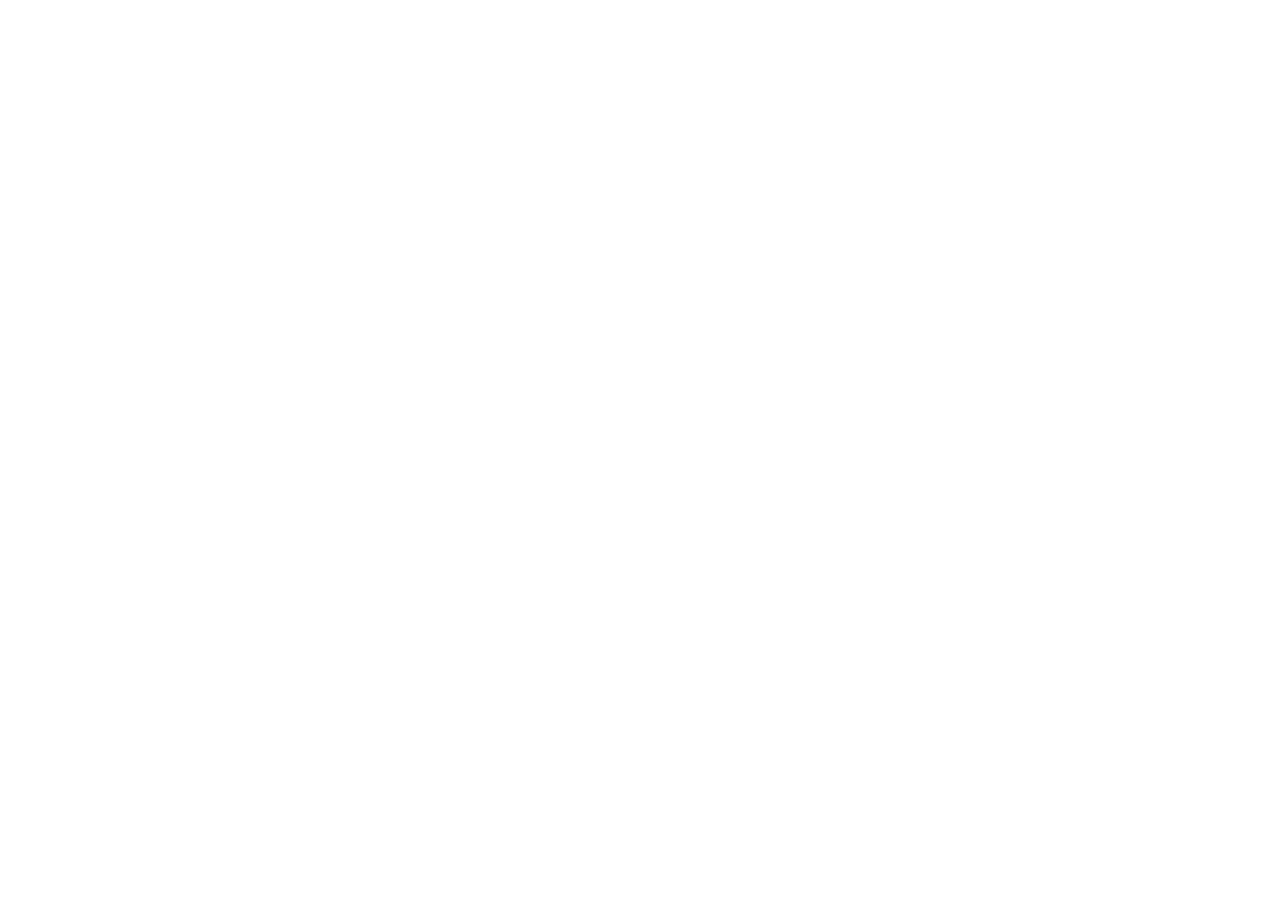
==== index.html @ 6d441612 "all set" ====
<!DOCTYPE html>
<html lang="en">

<head>
    <meta charset="UTF-8">
    <meta name="viewport" content="width=device-width, initial-scale=1.0">
    <title>Document</title>
    <!-- adding bootstrap -->
    <link rel="stylesheet" href="./css/bootstrap.min.css">
    <!-- adding fontawesome -->
    <link rel="stylesheet" href="https://cdnjs.cloudflare.com/ajax/libs/font-awesome/5.11.2/css/all.min.css">
    <!-- adding custom css -->
    <link rel="stylesheet" href="./css/style.css">
    <link rel="stylesheet" href="./css/responsive.css">
</head>

<body>
    <header></header>
    <main></main>
    <footer></footer>

    <!-- adding jquery -->
    <script src="./js/jquery.min.js"></script>
    <!-- adding bootstrap -->
    <script src="./js/bootstrap.min.js"></script>
    <!-- custom js -->
    <script src="./js/main.js"></script>
</body>

</html>
---- css/style.css ----
/* fonts */


/* varibles */
:root{
   
}

/* global styles */
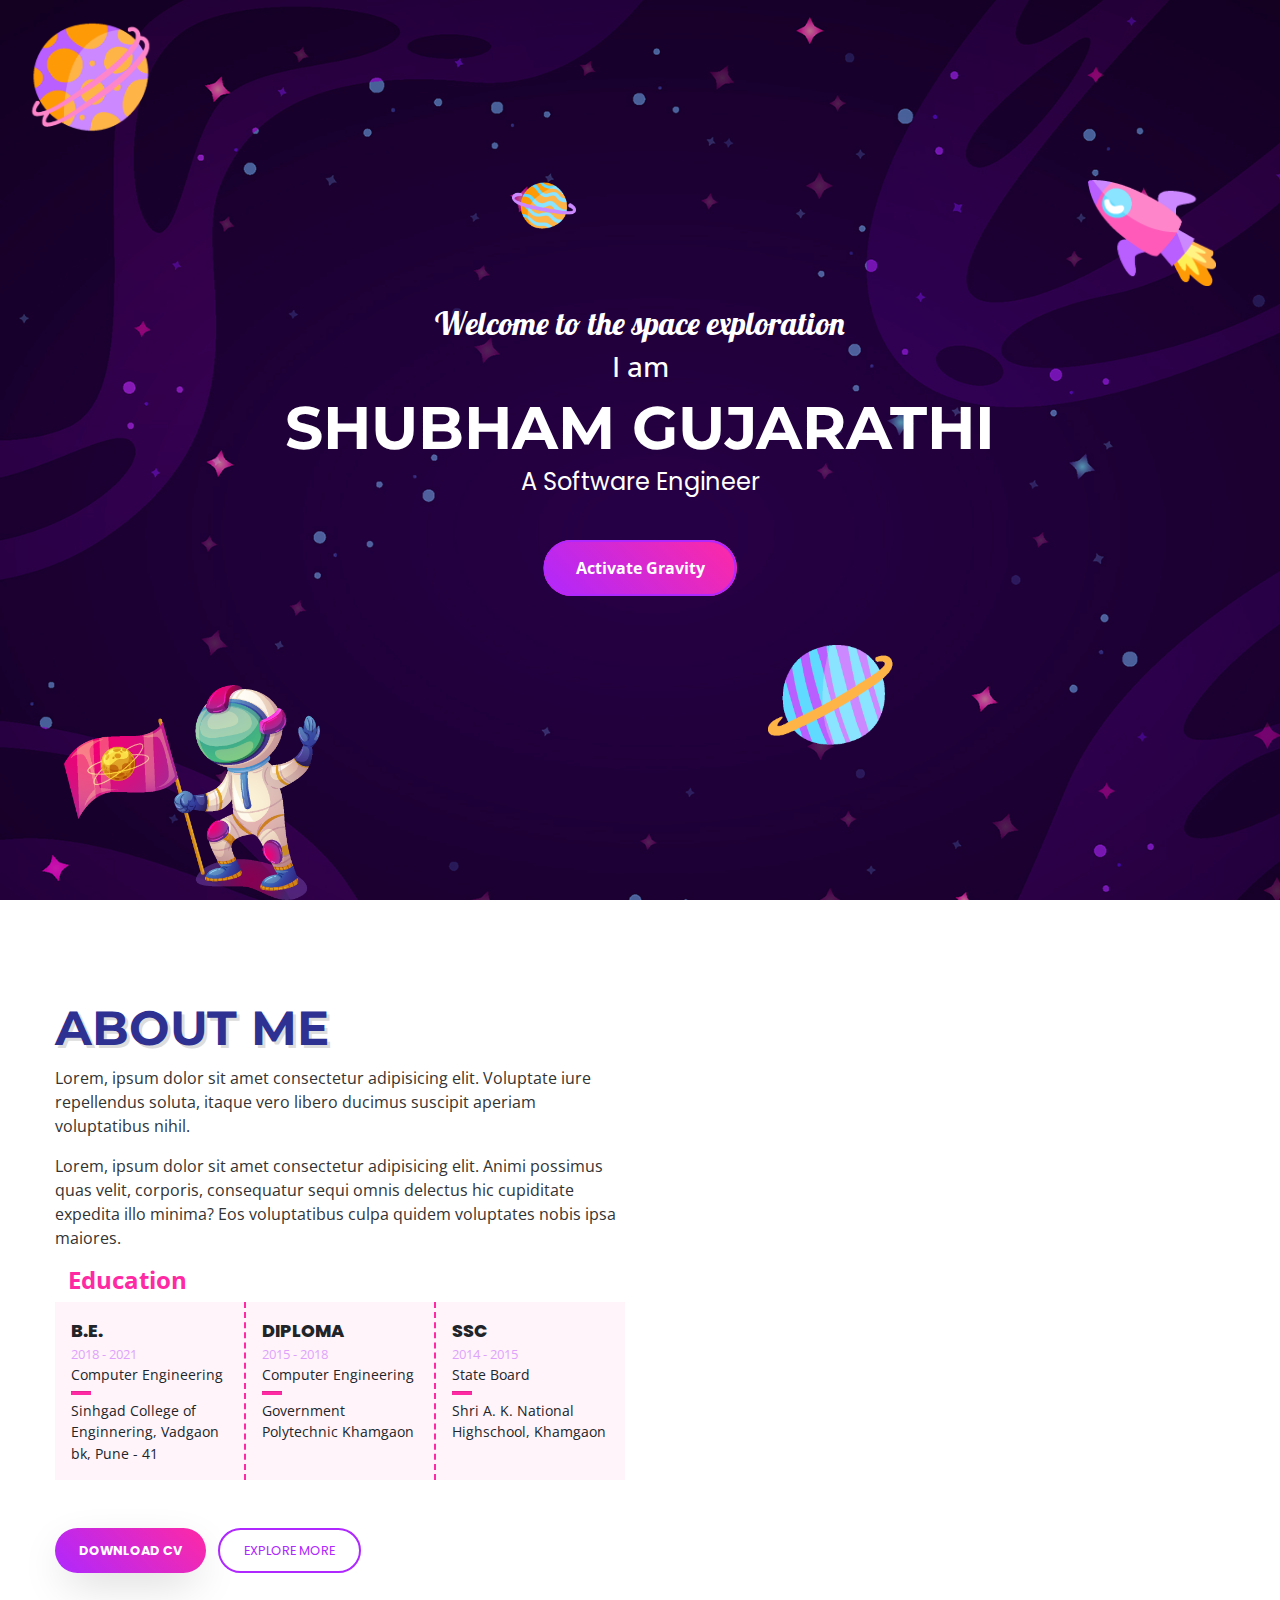
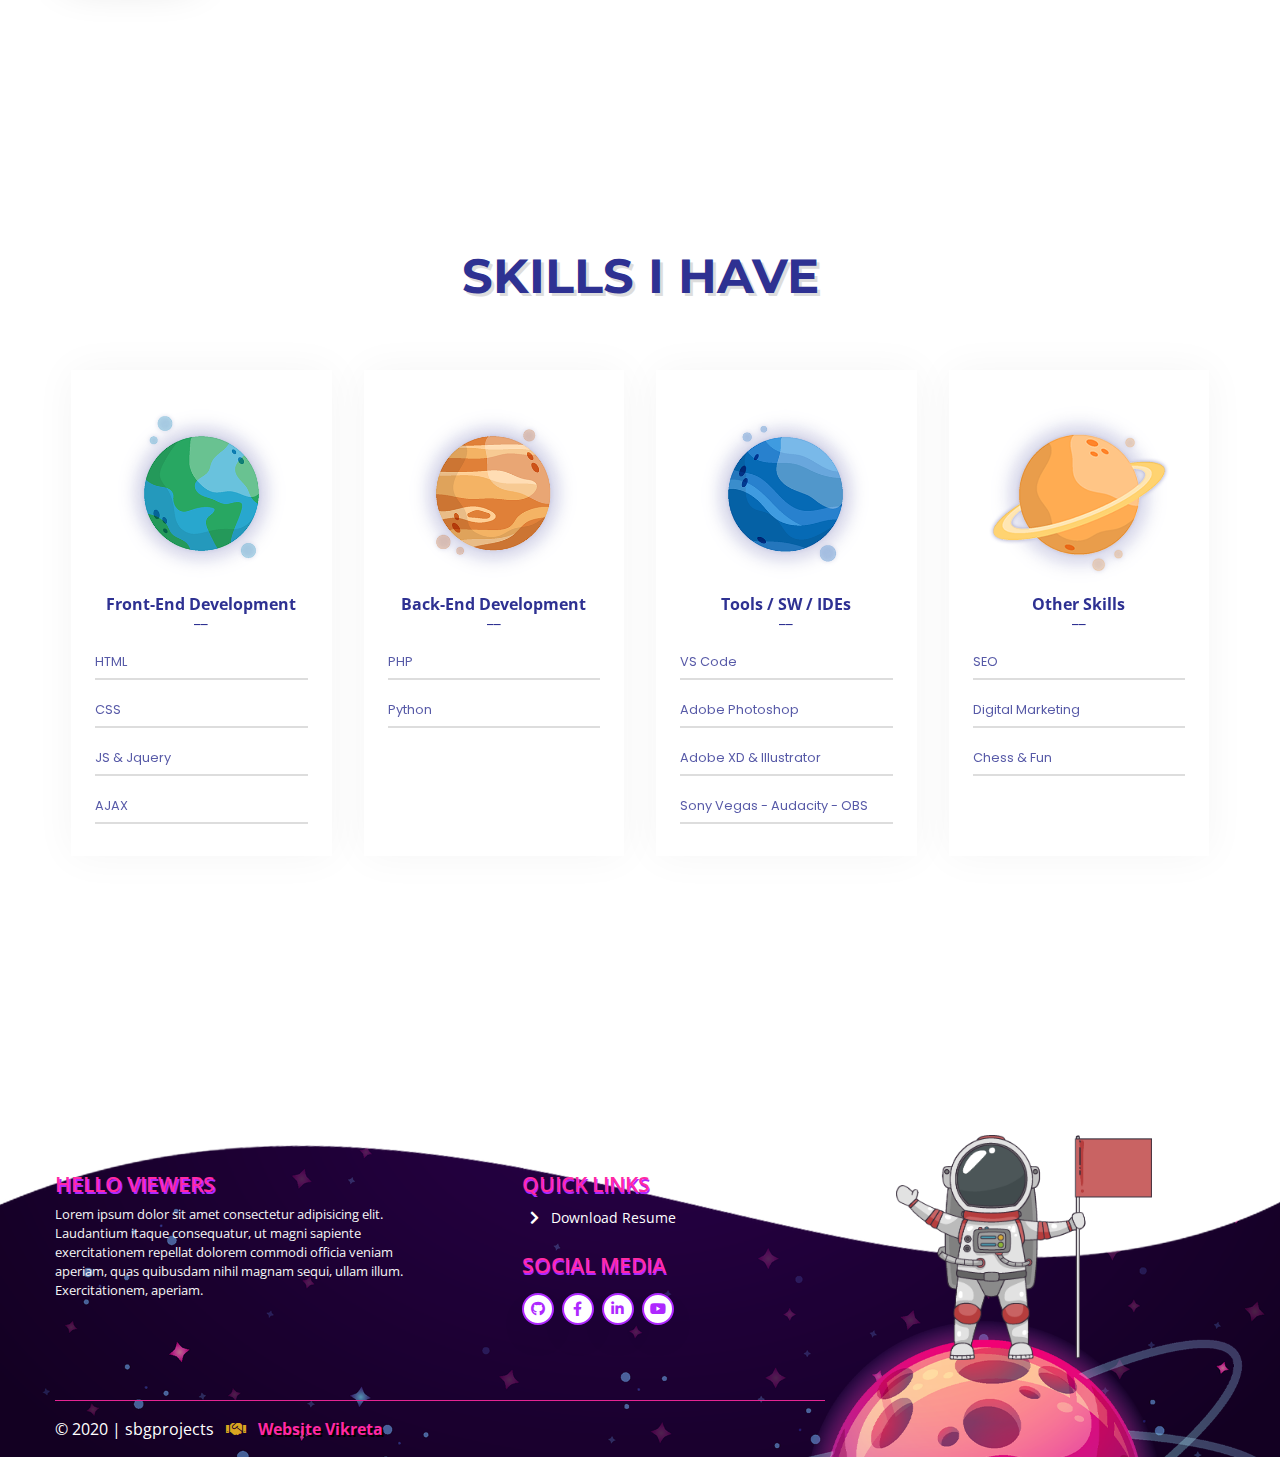
==== commit 40a05ccb: "initial backup build" ====
--- a/index.html
+++ b/index.html
@@ -5,24 +5,301 @@
     <meta charset="UTF-8">
     <meta name="viewport" content="width=device-width, initial-scale=1.0">
     <title>Document</title>
-    <!-- adding bootstrap -->
-    <link rel="stylesheet" href="./css/bootstrap.min.css">
-    <!-- adding fontawesome -->
-    <link rel="stylesheet" href="https://cdnjs.cloudflare.com/ajax/libs/font-awesome/5.11.2/css/all.min.css">
-    <!-- adding custom css -->
+
+    <!-- bootstrap css -->
+    <link rel="stylesheet" href="./vendor/bootstrap/bootstrap.min.css">
+    <!-- fontawesome -->
+    <link rel="stylesheet" href="./vendor/fontawesome/all.min.css">
+    <!-- custom css -->
     <link rel="stylesheet" href="./css/style.css">
     <link rel="stylesheet" href="./css/responsive.css">
 </head>
 
 <body>
-    <header></header>
-    <main></main>
-    <footer></footer>
-
-    <!-- adding jquery -->
-    <script src="./js/jquery.min.js"></script>
-    <!-- adding bootstrap -->
-    <script src="./js/bootstrap.min.js"></script>
+
+    <!-- * ========================================================== -->
+    <!-- * ALWAYS ON TOP -->
+    <!-- * ========================================================== -->
+    <div class="backtotop flex-center">
+        <button id="backtotop">
+            <img src="./assets/img/back-to-top.gif" class="img-fluid" alt="">
+        </button>
+    </div>
+    <!-- * ========================================================== -->
+    <!-- * ALWAYS ON TOP -->
+    <!-- * ========================================================== -->
+
+    <header>
+
+        <!-- * ========================================================== -->
+        <!-- * HERO -->
+        <!-- * ========================================================== -->
+        <section class="hero flex-center ignoreMe">
+            <div class="ignoreMe flex-center flex-column text-center content-wrapper">
+
+                <img src="./assets/img/planet1.png" class="planet1 planet planet img-fluid" alt="">
+                <img src="./assets/img/planet2.png" class="planet2 planet img-fluid" alt="">
+                <img src="./assets/img/planet3.png" class="planet3 planet img-fluid" alt="">
+                <img src="./assets/img/planet4.png" class="planet4 planet img-fluid" alt="">
+                <img src="./assets/img/planet5.png" class="planet5 planet img-fluid" alt="">
+                <img src="./assets/img/planet6.png" class="planet6 planet img-fluid" alt="">
+                <img src="./assets/img/planet7.png" class="planet7 planet img-fluid" alt="">
+                <img src="./assets/img/planet8.png" class="planet8 planet img-fluid" alt="">
+                <img src="./assets/img/planet9.png" class="planet9 planet img-fluid" alt="">
+                <img src="./assets/img/planet10.png" class="planet10 planet img-fluid" alt="">
+                <img src="./assets/img/planet11.png" class="planet11 planet img-fluid" alt="">
+
+
+                <h4>Welcome to the space exploration</h4>
+                <h3>I am</h3>
+                <h1>Shubham Gujarathi</h1>
+                <p>A Software Engineer</p>
+                <div class="gravity-btn ignoreMe mt-4">
+                    <button class="btn pump jGravity" id="jGravity">Activate Gravity</button>
+                </div>
+            </div>
+        </section>
+        <!-- * ========================================================== -->
+        <!-- * HERO -->
+        <!-- * ========================================================== -->
+
+    </header>
+    <main>
+
+        <!-- * ========================================================== -->
+        <!-- * ABOUT ME -->
+        <!-- * ========================================================== -->
+        <section class="about-me">
+            <div class="container">
+                <img src="./assets/img/about-img.png" alt="" class="about-img img-fluid">
+                <div class="row">
+                    <div class="col-lg-6 col-md-6 col-12">
+                        <div class="content">
+                            <div class="heading">
+                                <h1>About me</h1>
+                                <div class="line"></div>
+                            </div>
+                            <p class="para">
+                                Lorem, ipsum dolor sit amet consectetur adipisicing elit. Voluptate iure repellendus
+                                soluta, itaque vero libero ducimus suscipit aperiam voluptatibus nihil.
+                            </p>
+                            <p class="para">
+                                Lorem, ipsum dolor sit amet consectetur adipisicing elit. Animi possimus quas velit,
+                                corporis, consequatur sequi omnis delectus hic cupiditate expedita illo minima? Eos
+                                voluptatibus culpa quidem voluptates nobis ipsa maiores.
+                            </p>
+
+                            <h4 class="sub-heading">Education</h4>
+
+                            <div class="education">
+                                <div class="edu">
+                                    <div class="degree">B.E.</div>
+                                    <div class="year">2018 - 2021</div>
+                                    <div class="stream">Computer Engineering</div>
+                                    <hr>
+                                    <div class="institute">Sinhgad College of Enginnering, Vadgaon bk, Pune - 41</div>
+                                </div>
+                                <div class="edu">
+                                    <div class="degree">Diploma</div>
+                                    <div class="year">2015 - 2018</div>
+                                    <div class="stream">Computer Engineering</div>
+                                    <hr>
+                                    <div class="institute">Government Polytechnic Khamgaon</div>
+                                </div>
+                                <div class="edu">
+                                    <div class="degree">SSC</div>
+                                    <div class="year">2014 - 2015</div>
+                                    <div class="stream">State Board</div>
+                                    <hr>
+                                    <div class="institute">Shri A. K. National Highschool, Khamgaon</div>
+                                </div>
+                            </div>
+
+                            <div class="buttons">
+                                <a href="#" class="primary-button mr-2 btn">Download CV</a>
+                                <a href="#" class="secondary-button btn">Explore More</a>
+                            </div>
+                        </div>
+                    </div>
+                </div>
+            </div>
+        </section>
+        <!-- * ========================================================== -->
+        <!-- * ABOUT ME -->
+        <!-- * ========================================================== -->
+
+
+        <!-- * ========================================================== -->
+        <!-- * SKILLS -->
+        <!-- * ========================================================== -->
+        <section class="skills pt-5">
+            <div class="container">
+                <div class="heading text-center mb-5">
+                    <h1>Skills I Have</h1>
+                </div>
+
+                <div class="card-wrapper">
+                    <div class="card" data-tilt>
+                        <div class="image">
+                            <img src="./assets/img/planets-sep3.png" class="img-fluid" alt="">
+                        </div>
+                        <div class="skill-wrap">
+                            <div class="skill-heading">
+                                Front-end Development <br> __
+                            </div>
+                            <div class="w-80 skill">
+                                <span>HTML</span>
+                            </div>
+                            <div class="w-90 skill">
+                                <span>CSS</span>
+                            </div>
+                            <div class="w-70 skill">
+                                <span>JS & Jquery</span>
+                            </div>
+                            <div class="w-70 skill">
+                                <span>AJAX</span>
+                            </div>
+                        </div>
+                    </div>
+                    <div class="card" data-tilt>
+                        <div class="image">
+                            <img src="./assets/img/planets-sep4.png" class="img-fluid" alt="">
+                        </div>
+                        <div class="skill-wrap">
+                            <div class="skill-heading">
+                                Back-end Development <br> __
+                            </div>
+                            <div class="w-80 skill">
+                                <span>PHP</span>
+                            </div>
+                            <div class="w-70 skill">
+                                <span>Python</span>
+                            </div>
+                        </div>
+                    </div>
+                    <div class="card" data-tilt>
+                        <div class="image">
+                            <img src="./assets/img/planets-sep5.png" class="img-fluid" alt="">
+                        </div>
+                        <div class="skill-wrap">
+                            <div class="skill-heading">
+                                Tools / SW / IDEs <br> __
+                            </div>
+                            <div class="w-90 skill">
+                                <span>VS Code</span>
+                            </div>
+                            <div class="w-40 skill">
+                                <span>Adobe Photoshop</span>
+                            </div>
+                            <div class="w-30 skill">
+                                <span>Adobe XD & Illustrator</span>
+                            </div>
+                            <div class="w-80 skill">
+                                <span>Sony Vegas - Audacity - OBS</span>
+                            </div>
+                        </div>
+                    </div>
+                    <div class="card" data-tilt>
+                        <div class="image">
+                            <img src="./assets/img/planets-sep1.png" class="img-fluid" alt="">
+                        </div>
+                        <div class="skill-wrap">
+                            <div class="skill-heading">
+                                Other Skills <br> __
+                            </div>
+                            <div class="w-60 skill">
+                                <span>SEO</span>
+                            </div>
+                            <div class="w-40 skill">
+                                <span>Digital Marketing</span>
+                            </div>
+                            <div class="w-100 skill">
+                                <span>Chess & Fun</span>
+                            </div>
+                        </div>
+                    </div>
+                </div>
+            </div>
+        </section>
+        <!-- * ========================================================== -->
+        <!-- * SKILLS -->
+        <!-- * ========================================================== -->
+
+    </main>
+    <footer>
+
+        <!-- * ========================================================== -->
+        <!-- * FOOTER -->
+        <!-- * ========================================================== -->
+        <div class="container">
+            <div class="spaceman">
+                <img src="./assets/backgrounds/footer-img.png" class="img-fluid" alt="">
+            </div>
+            <div class="row">
+                <div class="col-lg-8 col-md-7 col-12">
+                    <div class="row content">
+                        <div class="col-lg-6 col-md-6 col-12">
+                            <div class="footer-heading">
+                                <h3>Hello Viewers</h3>
+                                <p class="footer-para mt-2">
+                                    Lorem ipsum dolor sit amet consectetur adipisicing elit. Laudantium itaque consequatur, ut magni sapiente exercitationem repellat dolorem commodi officia veniam aperiam, quas quibusdam nihil magnam sequi, ullam illum. Exercitationem, aperiam.
+                                </p>
+                            </div>
+                        </div>
+                        <div class="col-lg-1 col-md-1 col-12"></div>
+                        <div class="col-lg-5 col-md-5 col-12">
+                            <!-- links -->
+                            <div class="footer-heading">
+                                <h3>Quick Links</h3>
+                            </div>
+                            <div class="links mt-2">
+                                <a href="#"><i class="fas fa-chevron-right mr-2"></i> Download Resume</a>
+                            </div>
+                            <!-- social media -->
+                            <div class="footer-heading mt-4">
+                                <h3>Social Media</h3>
+                            </div>
+                            <div class="link-icons">
+                                <a href="#" class="secondary-button flex-center">
+                                    <i class="fab fa-github"></i>
+                                </a>
+                                <a href="#" class="secondary-button flex-center">
+                                    <i class="fab fa-facebook-f"></i>
+                                </a>
+                                <a href="#" class="secondary-button flex-center">
+                                    <i class="fab fa-linkedin-in"></i>
+                                </a>
+                                <a href="#" class="secondary-button flex-center">
+                                    <i class="fab fa-youtube"></i>
+                                </a>
+                            </div>
+                        </div>
+                    </div>
+                    <hr class="mt-5">
+                    <div class="copy">
+                        <p>&copy; 2020 | sbgprojects <i class="fas fa-handshake mx-2"></i> <a href="#">Website Vikreta</a></p>
+                    </div>
+                </div>
+            </div>
+        </div>
+        <!-- * ========================================================== -->
+        <!-- * FOOTER -->
+        <!-- * ========================================================== -->
+
+    </footer>
+
+
+    <!-- jquery -->
+    <script src="https://code.jquery.com/jquery-3.3.1.slim.min.js"
+        integrity="sha384-q8i/X+965DzO0rT7abK41JStQIAqVgRVzpbzo5smXKp4YfRvH+8abtTE1Pi6jizo"
+        crossorigin="anonymous"></script>
+    <script src="./vendor/jquery/jquery.min.js"></script>
+    <!-- bootstrap js -->
+    <script src="./vendor/bootstrap/bootstrap.min.js"></script>
+    <!-- gravity js -->
+    <script src="./vendor/gravityjs/jGravity.js"></script>
+    <!-- tilt js -->
+    <script src="./vendor/tiltjs/tilt.jquery.js"></script>
     <!-- custom js -->
     <script src="./js/main.js"></script>
 </body>
--- a/vendor/fontawesome/all.min.css
+++ b/vendor/fontawesome/all.min.css
@@ -0,0 +1,5 @@
+/*!
+ * Font Awesome Free 5.15.0 by @fontawesome - https://fontawesome.com
+ * License - https://fontawesome.com/license/free (Icons: CC BY 4.0, Fonts: SIL OFL 1.1, Code: MIT License)
+ */
+.fa,.fab,.fad,.fal,.far,.fas{-moz-osx-font-smoothing:grayscale;-webkit-font-smoothing:antialiased;display:inline-block;font-style:normal;font-variant:normal;text-rendering:auto;line-height:1}.fa-lg{font-size:1.33333em;line-height:.75em;vertical-align:-.0667em}.fa-xs{font-size:.75em}.fa-sm{font-size:.875em}.fa-1x{font-size:1em}.fa-2x{font-size:2em}.fa-3x{font-size:3em}.fa-4x{font-size:4em}.fa-5x{font-size:5em}.fa-6x{font-size:6em}.fa-7x{font-size:7em}.fa-8x{font-size:8em}.fa-9x{font-size:9em}.fa-10x{font-size:10em}.fa-fw{text-align:center;width:1.25em}.fa-ul{list-style-type:none;margin-left:2.5em;padding-left:0}.fa-ul>li{position:relative}.fa-li{left:-2em;position:absolute;text-align:center;width:2em;line-height:inherit}.fa-border{border:.08em solid #eee;border-radius:.1em;padding:.2em .25em .15em}.fa-pull-left{float:left}.fa-pull-right{float:right}.fa.fa-pull-left,.fab.fa-pull-left,.fal.fa-pull-left,.far.fa-pull-left,.fas.fa-pull-left{margin-right:.3em}.fa.fa-pull-right,.fab.fa-pull-right,.fal.fa-pull-right,.far.fa-pull-right,.fas.fa-pull-right{margin-left:.3em}.fa-spin{-webkit-animation:fa-spin 2s linear infinite;animation:fa-spin 2s linear infinite}.fa-pulse{-webkit-animation:fa-spin 1s steps(8) infinite;animation:fa-spin 1s steps(8) infinite}@-webkit-keyframes fa-spin{0%{-webkit-transform:rotate(0deg);transform:rotate(0deg)}to{-webkit-transform:rotate(1turn);transform:rotate(1turn)}}@keyframes fa-spin{0%{-webkit-transform:rotate(0deg);transform:rotate(0deg)}to{-webkit-transform:rotate(1turn);transform:rotate(1turn)}}.fa-rotate-90{-ms-filter:"progid:DXImageTransform.Microsoft.BasicImage(rotation=1)";-webkit-transform:rotate(90deg);transform:rotate(90deg)}.fa-rotate-180{-ms-filter:"progid:DXImageTransform.Microsoft.BasicImage(rotation=2)";-webkit-transform:rotate(180deg);transform:rotate(180deg)}.fa-rotate-270{-ms-filter:"progid:DXImageTransform.Microsoft.BasicImage(rotation=3)";-webkit-transform:rotate(270deg);transform:rotate(270deg)}.fa-flip-horizontal{-ms-filter:"progid:DXImageTransform.Microsoft.BasicImage(rotation=0, mirror=1)";-webkit-transform:scaleX(-1);transform:scaleX(-1)}.fa-flip-vertical{-webkit-transform:scaleY(-1);transform:scaleY(-1)}.fa-flip-both,.fa-flip-horizontal.fa-flip-vertical,.fa-flip-vertical{-ms-filter:"progid:DXImageTransform.Microsoft.BasicImage(rotation=2, mirror=1)"}.fa-flip-both,.fa-flip-horizontal.fa-flip-vertical{-webkit-transform:scale(-1);transform:scale(-1)}:root .fa-flip-both,:root .fa-flip-horizontal,:root .fa-flip-vertical,:root .fa-rotate-90,:root .fa-rotate-180,:root .fa-rotate-270{-webkit-filter:none;filter:none}.fa-stack{display:inline-block;height:2em;line-height:2em;position:relative;vertical-align:middle;width:2.5em}.fa-stack-1x,.fa-stack-2x{left:0;position:absolute;text-align:center;width:100%}.fa-stack-1x{line-height:inherit}.fa-stack-2x{font-size:2em}.fa-inverse{color:#fff}.fa-500px:before{content:"\f26e"}.fa-accessible-icon:before{content:"\f368"}.fa-accusoft:before{content:"\f369"}.fa-acquisitions-incorporated:before{content:"\f6af"}.fa-ad:before{content:"\f641"}.fa-address-book:before{content:"\f2b9"}.fa-address-card:before{content:"\f2bb"}.fa-adjust:before{content:"\f042"}.fa-adn:before{content:"\f170"}.fa-adversal:before{content:"\f36a"}.fa-affiliatetheme:before{content:"\f36b"}.fa-air-freshener:before{content:"\f5d0"}.fa-airbnb:before{content:"\f834"}.fa-algolia:before{content:"\f36c"}.fa-align-center:before{content:"\f037"}.fa-align-justify:before{content:"\f039"}.fa-align-left:before{content:"\f036"}.fa-align-right:before{content:"\f038"}.fa-alipay:before{content:"\f642"}.fa-allergies:before{content:"\f461"}.fa-amazon:before{content:"\f270"}.fa-amazon-pay:before{content:"\f42c"}.fa-ambulance:before{content:"\f0f9"}.fa-american-sign-language-interpreting:before{content:"\f2a3"}.fa-amilia:before{content:"\f36d"}.fa-anchor:before{content:"\f13d"}.fa-android:before{content:"\f17b"}.fa-angellist:before{content:"\f209"}.fa-angle-double-down:before{content:"\f103"}.fa-angle-double-left:before{content:"\f100"}.fa-angle-double-right:before{content:"\f101"}.fa-angle-double-up:before{content:"\f102"}.fa-angle-down:before{content:"\f107"}.fa-angle-left:before{content:"\f104"}.fa-angle-right:before{content:"\f105"}.fa-angle-up:before{content:"\f106"}.fa-angry:before{content:"\f556"}.fa-angrycreative:before{content:"\f36e"}.fa-angular:before{content:"\f420"}.fa-ankh:before{content:"\f644"}.fa-app-store:before{content:"\f36f"}.fa-app-store-ios:before{content:"\f370"}.fa-apper:before{content:"\f371"}.fa-apple:before{content:"\f179"}.fa-apple-alt:before{content:"\f5d1"}.fa-apple-pay:before{content:"\f415"}.fa-archive:before{content:"\f187"}.fa-archway:before{content:"\f557"}.fa-arrow-alt-circle-down:before{content:"\f358"}.fa-arrow-alt-circle-left:before{content:"\f359"}.fa-arrow-alt-circle-right:before{content:"\f35a"}.fa-arrow-alt-circle-up:before{content:"\f35b"}.fa-arrow-circle-down:before{content:"\f0ab"}.fa-arrow-circle-left:before{content:"\f0a8"}.fa-arrow-circle-right:before{content:"\f0a9"}.fa-arrow-circle-up:before{content:"\f0aa"}.fa-arrow-down:before{content:"\f063"}.fa-arrow-left:before{content:"\f060"}.fa-arrow-right:before{content:"\f061"}.fa-arrow-up:before{content:"\f062"}.fa-arrows-alt:before{content:"\f0b2"}.fa-arrows-alt-h:before{content:"\f337"}.fa-arrows-alt-v:before{content:"\f338"}.fa-artstation:before{content:"\f77a"}.fa-assistive-listening-systems:before{content:"\f2a2"}.fa-asterisk:before{content:"\f069"}.fa-asymmetrik:before{content:"\f372"}.fa-at:before{content:"\f1fa"}.fa-atlas:before{content:"\f558"}.fa-atlassian:before{content:"\f77b"}.fa-atom:before{content:"\f5d2"}.fa-audible:before{content:"\f373"}.fa-audio-description:before{content:"\f29e"}.fa-autoprefixer:before{content:"\f41c"}.fa-avianex:before{content:"\f374"}.fa-aviato:before{content:"\f421"}.fa-award:before{content:"\f559"}.fa-aws:before{content:"\f375"}.fa-baby:before{content:"\f77c"}.fa-baby-carriage:before{content:"\f77d"}.fa-backspace:before{content:"\f55a"}.fa-backward:before{content:"\f04a"}.fa-bacon:before{content:"\f7e5"}.fa-bacteria:before{content:"\e059"}.fa-bacterium:before{content:"\e05a"}.fa-bahai:before{content:"\f666"}.fa-balance-scale:before{content:"\f24e"}.fa-balance-scale-left:before{content:"\f515"}.fa-balance-scale-right:before{content:"\f516"}.fa-ban:before{content:"\f05e"}.fa-band-aid:before{content:"\f462"}.fa-bandcamp:before{content:"\f2d5"}.fa-barcode:before{content:"\f02a"}.fa-bars:before{content:"\f0c9"}.fa-baseball-ball:before{content:"\f433"}.fa-basketball-ball:before{content:"\f434"}.fa-bath:before{content:"\f2cd"}.fa-battery-empty:before{content:"\f244"}.fa-battery-full:before{content:"\f240"}.fa-battery-half:before{content:"\f242"}.fa-battery-quarter:before{content:"\f243"}.fa-battery-three-quarters:before{content:"\f241"}.fa-battle-net:before{content:"\f835"}.fa-bed:before{content:"\f236"}.fa-beer:before{content:"\f0fc"}.fa-behance:before{content:"\f1b4"}.fa-behance-square:before{content:"\f1b5"}.fa-bell:before{content:"\f0f3"}.fa-bell-slash:before{content:"\f1f6"}.fa-bezier-curve:before{content:"\f55b"}.fa-bible:before{content:"\f647"}.fa-bicycle:before{content:"\f206"}.fa-biking:before{content:"\f84a"}.fa-bimobject:before{content:"\f378"}.fa-binoculars:before{content:"\f1e5"}.fa-biohazard:before{content:"\f780"}.fa-birthday-cake:before{content:"\f1fd"}.fa-bitbucket:before{content:"\f171"}.fa-bitcoin:before{content:"\f379"}.fa-bity:before{content:"\f37a"}.fa-black-tie:before{content:"\f27e"}.fa-blackberry:before{content:"\f37b"}.fa-blender:before{content:"\f517"}.fa-blender-phone:before{content:"\f6b6"}.fa-blind:before{content:"\f29d"}.fa-blog:before{content:"\f781"}.fa-blogger:before{content:"\f37c"}.fa-blogger-b:before{content:"\f37d"}.fa-bluetooth:before{content:"\f293"}.fa-bluetooth-b:before{content:"\f294"}.fa-bold:before{content:"\f032"}.fa-bolt:before{content:"\f0e7"}.fa-bomb:before{content:"\f1e2"}.fa-bone:before{content:"\f5d7"}.fa-bong:before{content:"\f55c"}.fa-book:before{content:"\f02d"}.fa-book-dead:before{content:"\f6b7"}.fa-book-medical:before{content:"\f7e6"}.fa-book-open:before{content:"\f518"}.fa-book-reader:before{content:"\f5da"}.fa-bookmark:before{content:"\f02e"}.fa-bootstrap:before{content:"\f836"}.fa-border-all:before{content:"\f84c"}.fa-border-none:before{content:"\f850"}.fa-border-style:before{content:"\f853"}.fa-bowling-ball:before{content:"\f436"}.fa-box:before{content:"\f466"}.fa-box-open:before{content:"\f49e"}.fa-box-tissue:before{content:"\e05b"}.fa-boxes:before{content:"\f468"}.fa-braille:before{content:"\f2a1"}.fa-brain:before{content:"\f5dc"}.fa-bread-slice:before{content:"\f7ec"}.fa-briefcase:before{content:"\f0b1"}.fa-briefcase-medical:before{content:"\f469"}.fa-broadcast-tower:before{content:"\f519"}.fa-broom:before{content:"\f51a"}.fa-brush:before{content:"\f55d"}.fa-btc:before{content:"\f15a"}.fa-buffer:before{content:"\f837"}.fa-bug:before{content:"\f188"}.fa-building:before{content:"\f1ad"}.fa-bullhorn:before{content:"\f0a1"}.fa-bullseye:before{content:"\f140"}.fa-burn:before{content:"\f46a"}.fa-buromobelexperte:before{content:"\f37f"}.fa-bus:before{content:"\f207"}.fa-bus-alt:before{content:"\f55e"}.fa-business-time:before{content:"\f64a"}.fa-buy-n-large:before{content:"\f8a6"}.fa-buysellads:before{content:"\f20d"}.fa-calculator:before{content:"\f1ec"}.fa-calendar:before{content:"\f133"}.fa-calendar-alt:before{content:"\f073"}.fa-calendar-check:before{content:"\f274"}.fa-calendar-day:before{content:"\f783"}.fa-calendar-minus:before{content:"\f272"}.fa-calendar-plus:before{content:"\f271"}.fa-calendar-times:before{content:"\f273"}.fa-calendar-week:before{content:"\f784"}.fa-camera:before{content:"\f030"}.fa-camera-retro:before{content:"\f083"}.fa-campground:before{content:"\f6bb"}.fa-canadian-maple-leaf:before{content:"\f785"}.fa-candy-cane:before{content:"\f786"}.fa-cannabis:before{content:"\f55f"}.fa-capsules:before{content:"\f46b"}.fa-car:before{content:"\f1b9"}.fa-car-alt:before{content:"\f5de"}.fa-car-battery:before{content:"\f5df"}.fa-car-crash:before{content:"\f5e1"}.fa-car-side:before{content:"\f5e4"}.fa-caravan:before{content:"\f8ff"}.fa-caret-down:before{content:"\f0d7"}.fa-caret-left:before{content:"\f0d9"}.fa-caret-right:before{content:"\f0da"}.fa-caret-square-down:before{content:"\f150"}.fa-caret-square-left:before{content:"\f191"}.fa-caret-square-right:before{content:"\f152"}.fa-caret-square-up:before{content:"\f151"}.fa-caret-up:before{content:"\f0d8"}.fa-carrot:before{content:"\f787"}.fa-cart-arrow-down:before{content:"\f218"}.fa-cart-plus:before{content:"\f217"}.fa-cash-register:before{content:"\f788"}.fa-cat:before{content:"\f6be"}.fa-cc-amazon-pay:before{content:"\f42d"}.fa-cc-amex:before{content:"\f1f3"}.fa-cc-apple-pay:before{content:"\f416"}.fa-cc-diners-club:before{content:"\f24c"}.fa-cc-discover:before{content:"\f1f2"}.fa-cc-jcb:before{content:"\f24b"}.fa-cc-mastercard:before{content:"\f1f1"}.fa-cc-paypal:before{content:"\f1f4"}.fa-cc-stripe:before{content:"\f1f5"}.fa-cc-visa:before{content:"\f1f0"}.fa-centercode:before{content:"\f380"}.fa-centos:before{content:"\f789"}.fa-certificate:before{content:"\f0a3"}.fa-chair:before{content:"\f6c0"}.fa-chalkboard:before{content:"\f51b"}.fa-chalkboard-teacher:before{content:"\f51c"}.fa-charging-station:before{content:"\f5e7"}.fa-chart-area:before{content:"\f1fe"}.fa-chart-bar:before{content:"\f080"}.fa-chart-line:before{content:"\f201"}.fa-chart-pie:before{content:"\f200"}.fa-check:before{content:"\f00c"}.fa-check-circle:before{content:"\f058"}.fa-check-double:before{content:"\f560"}.fa-check-square:before{content:"\f14a"}.fa-cheese:before{content:"\f7ef"}.fa-chess:before{content:"\f439"}.fa-chess-bishop:before{content:"\f43a"}.fa-chess-board:before{content:"\f43c"}.fa-chess-king:before{content:"\f43f"}.fa-chess-knight:before{content:"\f441"}.fa-chess-pawn:before{content:"\f443"}.fa-chess-queen:before{content:"\f445"}.fa-chess-rook:before{content:"\f447"}.fa-chevron-circle-down:before{content:"\f13a"}.fa-chevron-circle-left:before{content:"\f137"}.fa-chevron-circle-right:before{content:"\f138"}.fa-chevron-circle-up:before{content:"\f139"}.fa-chevron-down:before{content:"\f078"}.fa-chevron-left:before{content:"\f053"}.fa-chevron-right:before{content:"\f054"}.fa-chevron-up:before{content:"\f077"}.fa-child:before{content:"\f1ae"}.fa-chrome:before{content:"\f268"}.fa-chromecast:before{content:"\f838"}.fa-church:before{content:"\f51d"}.fa-circle:before{content:"\f111"}.fa-circle-notch:before{content:"\f1ce"}.fa-city:before{content:"\f64f"}.fa-clinic-medical:before{content:"\f7f2"}.fa-clipboard:before{content:"\f328"}.fa-clipboard-check:before{content:"\f46c"}.fa-clipboard-list:before{content:"\f46d"}.fa-clock:before{content:"\f017"}.fa-clone:before{content:"\f24d"}.fa-closed-captioning:before{content:"\f20a"}.fa-cloud:before{content:"\f0c2"}.fa-cloud-download-alt:before{content:"\f381"}.fa-cloud-meatball:before{content:"\f73b"}.fa-cloud-moon:before{content:"\f6c3"}.fa-cloud-moon-rain:before{content:"\f73c"}.fa-cloud-rain:before{content:"\f73d"}.fa-cloud-showers-heavy:before{content:"\f740"}.fa-cloud-sun:before{content:"\f6c4"}.fa-cloud-sun-rain:before{content:"\f743"}.fa-cloud-upload-alt:before{content:"\f382"}.fa-cloudflare:before{content:"\e07d"}.fa-cloudscale:before{content:"\f383"}.fa-cloudsmith:before{content:"\f384"}.fa-cloudversify:before{content:"\f385"}.fa-cocktail:before{content:"\f561"}.fa-code:before{content:"\f121"}.fa-code-branch:before{content:"\f126"}.fa-codepen:before{content:"\f1cb"}.fa-codiepie:before{content:"\f284"}.fa-coffee:before{content:"\f0f4"}.fa-cog:before{content:"\f013"}.fa-cogs:before{content:"\f085"}.fa-coins:before{content:"\f51e"}.fa-columns:before{content:"\f0db"}.fa-comment:before{content:"\f075"}.fa-comment-alt:before{content:"\f27a"}.fa-comment-dollar:before{content:"\f651"}.fa-comment-dots:before{content:"\f4ad"}.fa-comment-medical:before{content:"\f7f5"}.fa-comment-slash:before{content:"\f4b3"}.fa-comments:before{content:"\f086"}.fa-comments-dollar:before{content:"\f653"}.fa-compact-disc:before{content:"\f51f"}.fa-compass:before{content:"\f14e"}.fa-compress:before{content:"\f066"}.fa-compress-alt:before{content:"\f422"}.fa-compress-arrows-alt:before{content:"\f78c"}.fa-concierge-bell:before{content:"\f562"}.fa-confluence:before{content:"\f78d"}.fa-connectdevelop:before{content:"\f20e"}.fa-contao:before{content:"\f26d"}.fa-cookie:before{content:"\f563"}.fa-cookie-bite:before{content:"\f564"}.fa-copy:before{content:"\f0c5"}.fa-copyright:before{content:"\f1f9"}.fa-cotton-bureau:before{content:"\f89e"}.fa-couch:before{content:"\f4b8"}.fa-cpanel:before{content:"\f388"}.fa-creative-commons:before{content:"\f25e"}.fa-creative-commons-by:before{content:"\f4e7"}.fa-creative-commons-nc:before{content:"\f4e8"}.fa-creative-commons-nc-eu:before{content:"\f4e9"}.fa-creative-commons-nc-jp:before{content:"\f4ea"}.fa-creative-commons-nd:before{content:"\f4eb"}.fa-creative-commons-pd:before{content:"\f4ec"}.fa-creative-commons-pd-alt:before{content:"\f4ed"}.fa-creative-commons-remix:before{content:"\f4ee"}.fa-creative-commons-sa:before{content:"\f4ef"}.fa-creative-commons-sampling:before{content:"\f4f0"}.fa-creative-commons-sampling-plus:before{content:"\f4f1"}.fa-creative-commons-share:before{content:"\f4f2"}.fa-creative-commons-zero:before{content:"\f4f3"}.fa-credit-card:before{content:"\f09d"}.fa-critical-role:before{content:"\f6c9"}.fa-crop:before{content:"\f125"}.fa-crop-alt:before{content:"\f565"}.fa-cross:before{content:"\f654"}.fa-crosshairs:before{content:"\f05b"}.fa-crow:before{content:"\f520"}.fa-crown:before{content:"\f521"}.fa-crutch:before{content:"\f7f7"}.fa-css3:before{content:"\f13c"}.fa-css3-alt:before{content:"\f38b"}.fa-cube:before{content:"\f1b2"}.fa-cubes:before{content:"\f1b3"}.fa-cut:before{content:"\f0c4"}.fa-cuttlefish:before{content:"\f38c"}.fa-d-and-d:before{content:"\f38d"}.fa-d-and-d-beyond:before{content:"\f6ca"}.fa-dailymotion:before{content:"\e052"}.fa-dashcube:before{content:"\f210"}.fa-database:before{content:"\f1c0"}.fa-deaf:before{content:"\f2a4"}.fa-deezer:before{content:"\e077"}.fa-delicious:before{content:"\f1a5"}.fa-democrat:before{content:"\f747"}.fa-deploydog:before{content:"\f38e"}.fa-deskpro:before{content:"\f38f"}.fa-desktop:before{content:"\f108"}.fa-dev:before{content:"\f6cc"}.fa-deviantart:before{content:"\f1bd"}.fa-dharmachakra:before{content:"\f655"}.fa-dhl:before{content:"\f790"}.fa-diagnoses:before{content:"\f470"}.fa-diaspora:before{content:"\f791"}.fa-dice:before{content:"\f522"}.fa-dice-d20:before{content:"\f6cf"}.fa-dice-d6:before{content:"\f6d1"}.fa-dice-five:before{content:"\f523"}.fa-dice-four:before{content:"\f524"}.fa-dice-one:before{content:"\f525"}.fa-dice-six:before{content:"\f526"}.fa-dice-three:before{content:"\f527"}.fa-dice-two:before{content:"\f528"}.fa-digg:before{content:"\f1a6"}.fa-digital-ocean:before{content:"\f391"}.fa-digital-tachograph:before{content:"\f566"}.fa-directions:before{content:"\f5eb"}.fa-discord:before{content:"\f392"}.fa-discourse:before{content:"\f393"}.fa-disease:before{content:"\f7fa"}.fa-divide:before{content:"\f529"}.fa-dizzy:before{content:"\f567"}.fa-dna:before{content:"\f471"}.fa-dochub:before{content:"\f394"}.fa-docker:before{content:"\f395"}.fa-dog:before{content:"\f6d3"}.fa-dollar-sign:before{content:"\f155"}.fa-dolly:before{content:"\f472"}.fa-dolly-flatbed:before{content:"\f474"}.fa-donate:before{content:"\f4b9"}.fa-door-closed:before{content:"\f52a"}.fa-door-open:before{content:"\f52b"}.fa-dot-circle:before{content:"\f192"}.fa-dove:before{content:"\f4ba"}.fa-download:before{content:"\f019"}.fa-draft2digital:before{content:"\f396"}.fa-drafting-compass:before{content:"\f568"}.fa-dragon:before{content:"\f6d5"}.fa-draw-polygon:before{content:"\f5ee"}.fa-dribbble:before{content:"\f17d"}.fa-dribbble-square:before{content:"\f397"}.fa-dropbox:before{content:"\f16b"}.fa-drum:before{content:"\f569"}.fa-drum-steelpan:before{content:"\f56a"}.fa-drumstick-bite:before{content:"\f6d7"}.fa-drupal:before{content:"\f1a9"}.fa-dumbbell:before{content:"\f44b"}.fa-dumpster:before{content:"\f793"}.fa-dumpster-fire:before{content:"\f794"}.fa-dungeon:before{content:"\f6d9"}.fa-dyalog:before{content:"\f399"}.fa-earlybirds:before{content:"\f39a"}.fa-ebay:before{content:"\f4f4"}.fa-edge:before{content:"\f282"}.fa-edge-legacy:before{content:"\e078"}.fa-edit:before{content:"\f044"}.fa-egg:before{content:"\f7fb"}.fa-eject:before{content:"\f052"}.fa-elementor:before{content:"\f430"}.fa-ellipsis-h:before{content:"\f141"}.fa-ellipsis-v:before{content:"\f142"}.fa-ello:before{content:"\f5f1"}.fa-ember:before{content:"\f423"}.fa-empire:before{content:"\f1d1"}.fa-envelope:before{content:"\f0e0"}.fa-envelope-open:before{content:"\f2b6"}.fa-envelope-open-text:before{content:"\f658"}.fa-envelope-square:before{content:"\f199"}.fa-envira:before{content:"\f299"}.fa-equals:before{content:"\f52c"}.fa-eraser:before{content:"\f12d"}.fa-erlang:before{content:"\f39d"}.fa-ethereum:before{content:"\f42e"}.fa-ethernet:before{content:"\f796"}.fa-etsy:before{content:"\f2d7"}.fa-euro-sign:before{content:"\f153"}.fa-evernote:before{content:"\f839"}.fa-exchange-alt:before{content:"\f362"}.fa-exclamation:before{content:"\f12a"}.fa-exclamation-circle:before{content:"\f06a"}.fa-exclamation-triangle:before{content:"\f071"}.fa-expand:before{content:"\f065"}.fa-expand-alt:before{content:"\f424"}.fa-expand-arrows-alt:before{content:"\f31e"}.fa-expeditedssl:before{content:"\f23e"}.fa-external-link-alt:before{content:"\f35d"}.fa-external-link-square-alt:before{content:"\f360"}.fa-eye:before{content:"\f06e"}.fa-eye-dropper:before{content:"\f1fb"}.fa-eye-slash:before{content:"\f070"}.fa-facebook:before{content:"\f09a"}.fa-facebook-f:before{content:"\f39e"}.fa-facebook-messenger:before{content:"\f39f"}.fa-facebook-square:before{content:"\f082"}.fa-fan:before{content:"\f863"}.fa-fantasy-flight-games:before{content:"\f6dc"}.fa-fast-backward:before{content:"\f049"}.fa-fast-forward:before{content:"\f050"}.fa-faucet:before{content:"\e005"}.fa-fax:before{content:"\f1ac"}.fa-feather:before{content:"\f52d"}.fa-feather-alt:before{content:"\f56b"}.fa-fedex:before{content:"\f797"}.fa-fedora:before{content:"\f798"}.fa-female:before{content:"\f182"}.fa-fighter-jet:before{content:"\f0fb"}.fa-figma:before{content:"\f799"}.fa-file:before{content:"\f15b"}.fa-file-alt:before{content:"\f15c"}.fa-file-archive:before{content:"\f1c6"}.fa-file-audio:before{content:"\f1c7"}.fa-file-code:before{content:"\f1c9"}.fa-file-contract:before{content:"\f56c"}.fa-file-csv:before{content:"\f6dd"}.fa-file-download:before{content:"\f56d"}.fa-file-excel:before{content:"\f1c3"}.fa-file-export:before{content:"\f56e"}.fa-file-image:before{content:"\f1c5"}.fa-file-import:before{content:"\f56f"}.fa-file-invoice:before{content:"\f570"}.fa-file-invoice-dollar:before{content:"\f571"}.fa-file-medical:before{content:"\f477"}.fa-file-medical-alt:before{content:"\f478"}.fa-file-pdf:before{content:"\f1c1"}.fa-file-powerpoint:before{content:"\f1c4"}.fa-file-prescription:before{content:"\f572"}.fa-file-signature:before{content:"\f573"}.fa-file-upload:before{content:"\f574"}.fa-file-video:before{content:"\f1c8"}.fa-file-word:before{content:"\f1c2"}.fa-fill:before{content:"\f575"}.fa-fill-drip:before{content:"\f576"}.fa-film:before{content:"\f008"}.fa-filter:before{content:"\f0b0"}.fa-fingerprint:before{content:"\f577"}.fa-fire:before{content:"\f06d"}.fa-fire-alt:before{content:"\f7e4"}.fa-fire-extinguisher:before{content:"\f134"}.fa-firefox:before{content:"\f269"}.fa-firefox-browser:before{content:"\e007"}.fa-first-aid:before{content:"\f479"}.fa-first-order:before{content:"\f2b0"}.fa-first-order-alt:before{content:"\f50a"}.fa-firstdraft:before{content:"\f3a1"}.fa-fish:before{content:"\f578"}.fa-fist-raised:before{content:"\f6de"}.fa-flag:before{content:"\f024"}.fa-flag-checkered:before{content:"\f11e"}.fa-flag-usa:before{content:"\f74d"}.fa-flask:before{content:"\f0c3"}.fa-flickr:before{content:"\f16e"}.fa-flipboard:before{content:"\f44d"}.fa-flushed:before{content:"\f579"}.fa-fly:before{content:"\f417"}.fa-folder:before{content:"\f07b"}.fa-folder-minus:before{content:"\f65d"}.fa-folder-open:before{content:"\f07c"}.fa-folder-plus:before{content:"\f65e"}.fa-font:before{content:"\f031"}.fa-font-awesome:before{content:"\f2b4"}.fa-font-awesome-alt:before{content:"\f35c"}.fa-font-awesome-flag:before{content:"\f425"}.fa-font-awesome-logo-full:before{content:"\f4e6"}.fa-fonticons:before{content:"\f280"}.fa-fonticons-fi:before{content:"\f3a2"}.fa-football-ball:before{content:"\f44e"}.fa-fort-awesome:before{content:"\f286"}.fa-fort-awesome-alt:before{content:"\f3a3"}.fa-forumbee:before{content:"\f211"}.fa-forward:before{content:"\f04e"}.fa-foursquare:before{content:"\f180"}.fa-free-code-camp:before{content:"\f2c5"}.fa-freebsd:before{content:"\f3a4"}.fa-frog:before{content:"\f52e"}.fa-frown:before{content:"\f119"}.fa-frown-open:before{content:"\f57a"}.fa-fulcrum:before{content:"\f50b"}.fa-funnel-dollar:before{content:"\f662"}.fa-futbol:before{content:"\f1e3"}.fa-galactic-republic:before{content:"\f50c"}.fa-galactic-senate:before{content:"\f50d"}.fa-gamepad:before{content:"\f11b"}.fa-gas-pump:before{content:"\f52f"}.fa-gavel:before{content:"\f0e3"}.fa-gem:before{content:"\f3a5"}.fa-genderless:before{content:"\f22d"}.fa-get-pocket:before{content:"\f265"}.fa-gg:before{content:"\f260"}.fa-gg-circle:before{content:"\f261"}.fa-ghost:before{content:"\f6e2"}.fa-gift:before{content:"\f06b"}.fa-gifts:before{content:"\f79c"}.fa-git:before{content:"\f1d3"}.fa-git-alt:before{content:"\f841"}.fa-git-square:before{content:"\f1d2"}.fa-github:before{content:"\f09b"}.fa-github-alt:before{content:"\f113"}.fa-github-square:before{content:"\f092"}.fa-gitkraken:before{content:"\f3a6"}.fa-gitlab:before{content:"\f296"}.fa-gitter:before{content:"\f426"}.fa-glass-cheers:before{content:"\f79f"}.fa-glass-martini:before{content:"\f000"}.fa-glass-martini-alt:before{content:"\f57b"}.fa-glass-whiskey:before{content:"\f7a0"}.fa-glasses:before{content:"\f530"}.fa-glide:before{content:"\f2a5"}.fa-glide-g:before{content:"\f2a6"}.fa-globe:before{content:"\f0ac"}.fa-globe-africa:before{content:"\f57c"}.fa-globe-americas:before{content:"\f57d"}.fa-globe-asia:before{content:"\f57e"}.fa-globe-europe:before{content:"\f7a2"}.fa-gofore:before{content:"\f3a7"}.fa-golf-ball:before{content:"\f450"}.fa-goodreads:before{content:"\f3a8"}.fa-goodreads-g:before{content:"\f3a9"}.fa-google:before{content:"\f1a0"}.fa-google-drive:before{content:"\f3aa"}.fa-google-pay:before{content:"\e079"}.fa-google-play:before{content:"\f3ab"}.fa-google-plus:before{content:"\f2b3"}.fa-google-plus-g:before{content:"\f0d5"}.fa-google-plus-square:before{content:"\f0d4"}.fa-google-wallet:before{content:"\f1ee"}.fa-gopuram:before{content:"\f664"}.fa-graduation-cap:before{content:"\f19d"}.fa-gratipay:before{content:"\f184"}.fa-grav:before{content:"\f2d6"}.fa-greater-than:before{content:"\f531"}.fa-greater-than-equal:before{content:"\f532"}.fa-grimace:before{content:"\f57f"}.fa-grin:before{content:"\f580"}.fa-grin-alt:before{content:"\f581"}.fa-grin-beam:before{content:"\f582"}.fa-grin-beam-sweat:before{content:"\f583"}.fa-grin-hearts:before{content:"\f584"}.fa-grin-squint:before{content:"\f585"}.fa-grin-squint-tears:before{content:"\f586"}.fa-grin-stars:before{content:"\f587"}.fa-grin-tears:before{content:"\f588"}.fa-grin-tongue:before{content:"\f589"}.fa-grin-tongue-squint:before{content:"\f58a"}.fa-grin-tongue-wink:before{content:"\f58b"}.fa-grin-wink:before{content:"\f58c"}.fa-grip-horizontal:before{content:"\f58d"}.fa-grip-lines:before{content:"\f7a4"}.fa-grip-lines-vertical:before{content:"\f7a5"}.fa-grip-vertical:before{content:"\f58e"}.fa-gripfire:before{content:"\f3ac"}.fa-grunt:before{content:"\f3ad"}.fa-guilded:before{content:"\e07e"}.fa-guitar:before{content:"\f7a6"}.fa-gulp:before{content:"\f3ae"}.fa-h-square:before{content:"\f0fd"}.fa-hacker-news:before{content:"\f1d4"}.fa-hacker-news-square:before{content:"\f3af"}.fa-hackerrank:before{content:"\f5f7"}.fa-hamburger:before{content:"\f805"}.fa-hammer:before{content:"\f6e3"}.fa-hamsa:before{content:"\f665"}.fa-hand-holding:before{content:"\f4bd"}.fa-hand-holding-heart:before{content:"\f4be"}.fa-hand-holding-medical:before{content:"\e05c"}.fa-hand-holding-usd:before{content:"\f4c0"}.fa-hand-holding-water:before{content:"\f4c1"}.fa-hand-lizard:before{content:"\f258"}.fa-hand-middle-finger:before{content:"\f806"}.fa-hand-paper:before{content:"\f256"}.fa-hand-peace:before{content:"\f25b"}.fa-hand-point-down:before{content:"\f0a7"}.fa-hand-point-left:before{content:"\f0a5"}.fa-hand-point-right:before{content:"\f0a4"}.fa-hand-point-up:before{content:"\f0a6"}.fa-hand-pointer:before{content:"\f25a"}.fa-hand-rock:before{content:"\f255"}.fa-hand-scissors:before{content:"\f257"}.fa-hand-sparkles:before{content:"\e05d"}.fa-hand-spock:before{content:"\f259"}.fa-hands:before{content:"\f4c2"}.fa-hands-helping:before{content:"\f4c4"}.fa-hands-wash:before{content:"\e05e"}.fa-handshake:before{content:"\f2b5"}.fa-handshake-alt-slash:before{content:"\e05f"}.fa-handshake-slash:before{content:"\e060"}.fa-hanukiah:before{content:"\f6e6"}.fa-hard-hat:before{content:"\f807"}.fa-hashtag:before{content:"\f292"}.fa-hat-cowboy:before{content:"\f8c0"}.fa-hat-cowboy-side:before{content:"\f8c1"}.fa-hat-wizard:before{content:"\f6e8"}.fa-hdd:before{content:"\f0a0"}.fa-head-side-cough:before{content:"\e061"}.fa-head-side-cough-slash:before{content:"\e062"}.fa-head-side-mask:before{content:"\e063"}.fa-head-side-virus:before{content:"\e064"}.fa-heading:before{content:"\f1dc"}.fa-headphones:before{content:"\f025"}.fa-headphones-alt:before{content:"\f58f"}.fa-headset:before{content:"\f590"}.fa-heart:before{content:"\f004"}.fa-heart-broken:before{content:"\f7a9"}.fa-heartbeat:before{content:"\f21e"}.fa-helicopter:before{content:"\f533"}.fa-highlighter:before{content:"\f591"}.fa-hiking:before{content:"\f6ec"}.fa-hippo:before{content:"\f6ed"}.fa-hips:before{content:"\f452"}.fa-hire-a-helper:before{content:"\f3b0"}.fa-history:before{content:"\f1da"}.fa-hive:before{content:"\e07f"}.fa-hockey-puck:before{content:"\f453"}.fa-holly-berry:before{content:"\f7aa"}.fa-home:before{content:"\f015"}.fa-hooli:before{content:"\f427"}.fa-hornbill:before{content:"\f592"}.fa-horse:before{content:"\f6f0"}.fa-horse-head:before{content:"\f7ab"}.fa-hospital:before{content:"\f0f8"}.fa-hospital-alt:before{content:"\f47d"}.fa-hospital-symbol:before{content:"\f47e"}.fa-hospital-user:before{content:"\f80d"}.fa-hot-tub:before{content:"\f593"}.fa-hotdog:before{content:"\f80f"}.fa-hotel:before{content:"\f594"}.fa-hotjar:before{content:"\f3b1"}.fa-hourglass:before{content:"\f254"}.fa-hourglass-end:before{content:"\f253"}.fa-hourglass-half:before{content:"\f252"}.fa-hourglass-start:before{content:"\f251"}.fa-house-damage:before{content:"\f6f1"}.fa-house-user:before{content:"\e065"}.fa-houzz:before{content:"\f27c"}.fa-hryvnia:before{content:"\f6f2"}.fa-html5:before{content:"\f13b"}.fa-hubspot:before{content:"\f3b2"}.fa-i-cursor:before{content:"\f246"}.fa-ice-cream:before{content:"\f810"}.fa-icicles:before{content:"\f7ad"}.fa-icons:before{content:"\f86d"}.fa-id-badge:before{content:"\f2c1"}.fa-id-card:before{content:"\f2c2"}.fa-id-card-alt:before{content:"\f47f"}.fa-ideal:before{content:"\e013"}.fa-igloo:before{content:"\f7ae"}.fa-image:before{content:"\f03e"}.fa-images:before{content:"\f302"}.fa-imdb:before{content:"\f2d8"}.fa-inbox:before{content:"\f01c"}.fa-indent:before{content:"\f03c"}.fa-industry:before{content:"\f275"}.fa-infinity:before{content:"\f534"}.fa-info:before{content:"\f129"}.fa-info-circle:before{content:"\f05a"}.fa-innosoft:before{content:"\e080"}.fa-instagram:before{content:"\f16d"}.fa-instagram-square:before{content:"\e055"}.fa-instalod:before{content:"\e081"}.fa-intercom:before{content:"\f7af"}.fa-internet-explorer:before{content:"\f26b"}.fa-invision:before{content:"\f7b0"}.fa-ioxhost:before{content:"\f208"}.fa-italic:before{content:"\f033"}.fa-itch-io:before{content:"\f83a"}.fa-itunes:before{content:"\f3b4"}.fa-itunes-note:before{content:"\f3b5"}.fa-java:before{content:"\f4e4"}.fa-jedi:before{content:"\f669"}.fa-jedi-order:before{content:"\f50e"}.fa-jenkins:before{content:"\f3b6"}.fa-jira:before{content:"\f7b1"}.fa-joget:before{content:"\f3b7"}.fa-joint:before{content:"\f595"}.fa-joomla:before{content:"\f1aa"}.fa-journal-whills:before{content:"\f66a"}.fa-js:before{content:"\f3b8"}.fa-js-square:before{content:"\f3b9"}.fa-jsfiddle:before{content:"\f1cc"}.fa-kaaba:before{content:"\f66b"}.fa-kaggle:before{content:"\f5fa"}.fa-key:before{content:"\f084"}.fa-keybase:before{content:"\f4f5"}.fa-keyboard:before{content:"\f11c"}.fa-keycdn:before{content:"\f3ba"}.fa-khanda:before{content:"\f66d"}.fa-kickstarter:before{content:"\f3bb"}.fa-kickstarter-k:before{content:"\f3bc"}.fa-kiss:before{content:"\f596"}.fa-kiss-beam:before{content:"\f597"}.fa-kiss-wink-heart:before{content:"\f598"}.fa-kiwi-bird:before{content:"\f535"}.fa-korvue:before{content:"\f42f"}.fa-landmark:before{content:"\f66f"}.fa-language:before{content:"\f1ab"}.fa-laptop:before{content:"\f109"}.fa-laptop-code:before{content:"\f5fc"}.fa-laptop-house:before{content:"\e066"}.fa-laptop-medical:before{content:"\f812"}.fa-laravel:before{content:"\f3bd"}.fa-lastfm:before{content:"\f202"}.fa-lastfm-square:before{content:"\f203"}.fa-laugh:before{content:"\f599"}.fa-laugh-beam:before{content:"\f59a"}.fa-laugh-squint:before{content:"\f59b"}.fa-laugh-wink:before{content:"\f59c"}.fa-layer-group:before{content:"\f5fd"}.fa-leaf:before{content:"\f06c"}.fa-leanpub:before{content:"\f212"}.fa-lemon:before{content:"\f094"}.fa-less:before{content:"\f41d"}.fa-less-than:before{content:"\f536"}.fa-less-than-equal:before{content:"\f537"}.fa-level-down-alt:before{content:"\f3be"}.fa-level-up-alt:before{content:"\f3bf"}.fa-life-ring:before{content:"\f1cd"}.fa-lightbulb:before{content:"\f0eb"}.fa-line:before{content:"\f3c0"}.fa-link:before{content:"\f0c1"}.fa-linkedin:before{content:"\f08c"}.fa-linkedin-in:before{content:"\f0e1"}.fa-linode:before{content:"\f2b8"}.fa-linux:before{content:"\f17c"}.fa-lira-sign:before{content:"\f195"}.fa-list:before{content:"\f03a"}.fa-list-alt:before{content:"\f022"}.fa-list-ol:before{content:"\f0cb"}.fa-list-ul:before{content:"\f0ca"}.fa-location-arrow:before{content:"\f124"}.fa-lock:before{content:"\f023"}.fa-lock-open:before{content:"\f3c1"}.fa-long-arrow-alt-down:before{content:"\f309"}.fa-long-arrow-alt-left:before{content:"\f30a"}.fa-long-arrow-alt-right:before{content:"\f30b"}.fa-long-arrow-alt-up:before{content:"\f30c"}.fa-low-vision:before{content:"\f2a8"}.fa-luggage-cart:before{content:"\f59d"}.fa-lungs:before{content:"\f604"}.fa-lungs-virus:before{content:"\e067"}.fa-lyft:before{content:"\f3c3"}.fa-magento:before{content:"\f3c4"}.fa-magic:before{content:"\f0d0"}.fa-magnet:before{content:"\f076"}.fa-mail-bulk:before{content:"\f674"}.fa-mailchimp:before{content:"\f59e"}.fa-male:before{content:"\f183"}.fa-mandalorian:before{content:"\f50f"}.fa-map:before{content:"\f279"}.fa-map-marked:before{content:"\f59f"}.fa-map-marked-alt:before{content:"\f5a0"}.fa-map-marker:before{content:"\f041"}.fa-map-marker-alt:before{content:"\f3c5"}.fa-map-pin:before{content:"\f276"}.fa-map-signs:before{content:"\f277"}.fa-markdown:before{content:"\f60f"}.fa-marker:before{content:"\f5a1"}.fa-mars:before{content:"\f222"}.fa-mars-double:before{content:"\f227"}.fa-mars-stroke:before{content:"\f229"}.fa-mars-stroke-h:before{content:"\f22b"}.fa-mars-stroke-v:before{content:"\f22a"}.fa-mask:before{content:"\f6fa"}.fa-mastodon:before{content:"\f4f6"}.fa-maxcdn:before{content:"\f136"}.fa-mdb:before{content:"\f8ca"}.fa-medal:before{content:"\f5a2"}.fa-medapps:before{content:"\f3c6"}.fa-medium:before{content:"\f23a"}.fa-medium-m:before{content:"\f3c7"}.fa-medkit:before{content:"\f0fa"}.fa-medrt:before{content:"\f3c8"}.fa-meetup:before{content:"\f2e0"}.fa-megaport:before{content:"\f5a3"}.fa-meh:before{content:"\f11a"}.fa-meh-blank:before{content:"\f5a4"}.fa-meh-rolling-eyes:before{content:"\f5a5"}.fa-memory:before{content:"\f538"}.fa-mendeley:before{content:"\f7b3"}.fa-menorah:before{content:"\f676"}.fa-mercury:before{content:"\f223"}.fa-meteor:before{content:"\f753"}.fa-microblog:before{content:"\e01a"}.fa-microchip:before{content:"\f2db"}.fa-microphone:before{content:"\f130"}.fa-microphone-alt:before{content:"\f3c9"}.fa-microphone-alt-slash:before{content:"\f539"}.fa-microphone-slash:before{content:"\f131"}.fa-microscope:before{content:"\f610"}.fa-microsoft:before{content:"\f3ca"}.fa-minus:before{content:"\f068"}.fa-minus-circle:before{content:"\f056"}.fa-minus-square:before{content:"\f146"}.fa-mitten:before{content:"\f7b5"}.fa-mix:before{content:"\f3cb"}.fa-mixcloud:before{content:"\f289"}.fa-mixer:before{content:"\e056"}.fa-mizuni:before{content:"\f3cc"}.fa-mobile:before{content:"\f10b"}.fa-mobile-alt:before{content:"\f3cd"}.fa-modx:before{content:"\f285"}.fa-monero:before{content:"\f3d0"}.fa-money-bill:before{content:"\f0d6"}.fa-money-bill-alt:before{content:"\f3d1"}.fa-money-bill-wave:before{content:"\f53a"}.fa-money-bill-wave-alt:before{content:"\f53b"}.fa-money-check:before{content:"\f53c"}.fa-money-check-alt:before{content:"\f53d"}.fa-monument:before{content:"\f5a6"}.fa-moon:before{content:"\f186"}.fa-mortar-pestle:before{content:"\f5a7"}.fa-mosque:before{content:"\f678"}.fa-motorcycle:before{content:"\f21c"}.fa-mountain:before{content:"\f6fc"}.fa-mouse:before{content:"\f8cc"}.fa-mouse-pointer:before{content:"\f245"}.fa-mug-hot:before{content:"\f7b6"}.fa-music:before{content:"\f001"}.fa-napster:before{content:"\f3d2"}.fa-neos:before{content:"\f612"}.fa-network-wired:before{content:"\f6ff"}.fa-neuter:before{content:"\f22c"}.fa-newspaper:before{content:"\f1ea"}.fa-nimblr:before{content:"\f5a8"}.fa-node:before{content:"\f419"}.fa-node-js:before{content:"\f3d3"}.fa-not-equal:before{content:"\f53e"}.fa-notes-medical:before{content:"\f481"}.fa-npm:before{content:"\f3d4"}.fa-ns8:before{content:"\f3d5"}.fa-nutritionix:before{content:"\f3d6"}.fa-object-group:before{content:"\f247"}.fa-object-ungroup:before{content:"\f248"}.fa-octopus-deploy:before{content:"\e082"}.fa-odnoklassniki:before{content:"\f263"}.fa-odnoklassniki-square:before{content:"\f264"}.fa-oil-can:before{content:"\f613"}.fa-old-republic:before{content:"\f510"}.fa-om:before{content:"\f679"}.fa-opencart:before{content:"\f23d"}.fa-openid:before{content:"\f19b"}.fa-opera:before{content:"\f26a"}.fa-optin-monster:before{content:"\f23c"}.fa-orcid:before{content:"\f8d2"}.fa-osi:before{content:"\f41a"}.fa-otter:before{content:"\f700"}.fa-outdent:before{content:"\f03b"}.fa-page4:before{content:"\f3d7"}.fa-pagelines:before{content:"\f18c"}.fa-pager:before{content:"\f815"}.fa-paint-brush:before{content:"\f1fc"}.fa-paint-roller:before{content:"\f5aa"}.fa-palette:before{content:"\f53f"}.fa-palfed:before{content:"\f3d8"}.fa-pallet:before{content:"\f482"}.fa-paper-plane:before{content:"\f1d8"}.fa-paperclip:before{content:"\f0c6"}.fa-parachute-box:before{content:"\f4cd"}.fa-paragraph:before{content:"\f1dd"}.fa-parking:before{content:"\f540"}.fa-passport:before{content:"\f5ab"}.fa-pastafarianism:before{content:"\f67b"}.fa-paste:before{content:"\f0ea"}.fa-patreon:before{content:"\f3d9"}.fa-pause:before{content:"\f04c"}.fa-pause-circle:before{content:"\f28b"}.fa-paw:before{content:"\f1b0"}.fa-paypal:before{content:"\f1ed"}.fa-peace:before{content:"\f67c"}.fa-pen:before{content:"\f304"}.fa-pen-alt:before{content:"\f305"}.fa-pen-fancy:before{content:"\f5ac"}.fa-pen-nib:before{content:"\f5ad"}.fa-pen-square:before{content:"\f14b"}.fa-pencil-alt:before{content:"\f303"}.fa-pencil-ruler:before{content:"\f5ae"}.fa-penny-arcade:before{content:"\f704"}.fa-people-arrows:before{content:"\e068"}.fa-people-carry:before{content:"\f4ce"}.fa-pepper-hot:before{content:"\f816"}.fa-perbyte:before{content:"\e083"}.fa-percent:before{content:"\f295"}.fa-percentage:before{content:"\f541"}.fa-periscope:before{content:"\f3da"}.fa-person-booth:before{content:"\f756"}.fa-phabricator:before{content:"\f3db"}.fa-phoenix-framework:before{content:"\f3dc"}.fa-phoenix-squadron:before{content:"\f511"}.fa-phone:before{content:"\f095"}.fa-phone-alt:before{content:"\f879"}.fa-phone-slash:before{content:"\f3dd"}.fa-phone-square:before{content:"\f098"}.fa-phone-square-alt:before{content:"\f87b"}.fa-phone-volume:before{content:"\f2a0"}.fa-photo-video:before{content:"\f87c"}.fa-php:before{content:"\f457"}.fa-pied-piper:before{content:"\f2ae"}.fa-pied-piper-alt:before{content:"\f1a8"}.fa-pied-piper-hat:before{content:"\f4e5"}.fa-pied-piper-pp:before{content:"\f1a7"}.fa-pied-piper-square:before{content:"\e01e"}.fa-piggy-bank:before{content:"\f4d3"}.fa-pills:before{content:"\f484"}.fa-pinterest:before{content:"\f0d2"}.fa-pinterest-p:before{content:"\f231"}.fa-pinterest-square:before{content:"\f0d3"}.fa-pizza-slice:before{content:"\f818"}.fa-place-of-worship:before{content:"\f67f"}.fa-plane:before{content:"\f072"}.fa-plane-arrival:before{content:"\f5af"}.fa-plane-departure:before{content:"\f5b0"}.fa-plane-slash:before{content:"\e069"}.fa-play:before{content:"\f04b"}.fa-play-circle:before{content:"\f144"}.fa-playstation:before{content:"\f3df"}.fa-plug:before{content:"\f1e6"}.fa-plus:before{content:"\f067"}.fa-plus-circle:before{content:"\f055"}.fa-plus-square:before{content:"\f0fe"}.fa-podcast:before{content:"\f2ce"}.fa-poll:before{content:"\f681"}.fa-poll-h:before{content:"\f682"}.fa-poo:before{content:"\f2fe"}.fa-poo-storm:before{content:"\f75a"}.fa-poop:before{content:"\f619"}.fa-portrait:before{content:"\f3e0"}.fa-pound-sign:before{content:"\f154"}.fa-power-off:before{content:"\f011"}.fa-pray:before{content:"\f683"}.fa-praying-hands:before{content:"\f684"}.fa-prescription:before{content:"\f5b1"}.fa-prescription-bottle:before{content:"\f485"}.fa-prescription-bottle-alt:before{content:"\f486"}.fa-print:before{content:"\f02f"}.fa-procedures:before{content:"\f487"}.fa-product-hunt:before{content:"\f288"}.fa-project-diagram:before{content:"\f542"}.fa-pump-medical:before{content:"\e06a"}.fa-pump-soap:before{content:"\e06b"}.fa-pushed:before{content:"\f3e1"}.fa-puzzle-piece:before{content:"\f12e"}.fa-python:before{content:"\f3e2"}.fa-qq:before{content:"\f1d6"}.fa-qrcode:before{content:"\f029"}.fa-question:before{content:"\f128"}.fa-question-circle:before{content:"\f059"}.fa-quidditch:before{content:"\f458"}.fa-quinscape:before{content:"\f459"}.fa-quora:before{content:"\f2c4"}.fa-quote-left:before{content:"\f10d"}.fa-quote-right:before{content:"\f10e"}.fa-quran:before{content:"\f687"}.fa-r-project:before{content:"\f4f7"}.fa-radiation:before{content:"\f7b9"}.fa-radiation-alt:before{content:"\f7ba"}.fa-rainbow:before{content:"\f75b"}.fa-random:before{content:"\f074"}.fa-raspberry-pi:before{content:"\f7bb"}.fa-ravelry:before{content:"\f2d9"}.fa-react:before{content:"\f41b"}.fa-reacteurope:before{content:"\f75d"}.fa-readme:before{content:"\f4d5"}.fa-rebel:before{content:"\f1d0"}.fa-receipt:before{content:"\f543"}.fa-record-vinyl:before{content:"\f8d9"}.fa-recycle:before{content:"\f1b8"}.fa-red-river:before{content:"\f3e3"}.fa-reddit:before{content:"\f1a1"}.fa-reddit-alien:before{content:"\f281"}.fa-reddit-square:before{content:"\f1a2"}.fa-redhat:before{content:"\f7bc"}.fa-redo:before{content:"\f01e"}.fa-redo-alt:before{content:"\f2f9"}.fa-registered:before{content:"\f25d"}.fa-remove-format:before{content:"\f87d"}.fa-renren:before{content:"\f18b"}.fa-reply:before{content:"\f3e5"}.fa-reply-all:before{content:"\f122"}.fa-replyd:before{content:"\f3e6"}.fa-republican:before{content:"\f75e"}.fa-researchgate:before{content:"\f4f8"}.fa-resolving:before{content:"\f3e7"}.fa-restroom:before{content:"\f7bd"}.fa-retweet:before{content:"\f079"}.fa-rev:before{content:"\f5b2"}.fa-ribbon:before{content:"\f4d6"}.fa-ring:before{content:"\f70b"}.fa-road:before{content:"\f018"}.fa-robot:before{content:"\f544"}.fa-rocket:before{content:"\f135"}.fa-rocketchat:before{content:"\f3e8"}.fa-rockrms:before{content:"\f3e9"}.fa-route:before{content:"\f4d7"}.fa-rss:before{content:"\f09e"}.fa-rss-square:before{content:"\f143"}.fa-ruble-sign:before{content:"\f158"}.fa-ruler:before{content:"\f545"}.fa-ruler-combined:before{content:"\f546"}.fa-ruler-horizontal:before{content:"\f547"}.fa-ruler-vertical:before{content:"\f548"}.fa-running:before{content:"\f70c"}.fa-rupee-sign:before{content:"\f156"}.fa-rust:before{content:"\e07a"}.fa-sad-cry:before{content:"\f5b3"}.fa-sad-tear:before{content:"\f5b4"}.fa-safari:before{content:"\f267"}.fa-salesforce:before{content:"\f83b"}.fa-sass:before{content:"\f41e"}.fa-satellite:before{content:"\f7bf"}.fa-satellite-dish:before{content:"\f7c0"}.fa-save:before{content:"\f0c7"}.fa-schlix:before{content:"\f3ea"}.fa-school:before{content:"\f549"}.fa-screwdriver:before{content:"\f54a"}.fa-scribd:before{content:"\f28a"}.fa-scroll:before{content:"\f70e"}.fa-sd-card:before{content:"\f7c2"}.fa-search:before{content:"\f002"}.fa-search-dollar:before{content:"\f688"}.fa-search-location:before{content:"\f689"}.fa-search-minus:before{content:"\f010"}.fa-search-plus:before{content:"\f00e"}.fa-searchengin:before{content:"\f3eb"}.fa-seedling:before{content:"\f4d8"}.fa-sellcast:before{content:"\f2da"}.fa-sellsy:before{content:"\f213"}.fa-server:before{content:"\f233"}.fa-servicestack:before{content:"\f3ec"}.fa-shapes:before{content:"\f61f"}.fa-share:before{content:"\f064"}.fa-share-alt:before{content:"\f1e0"}.fa-share-alt-square:before{content:"\f1e1"}.fa-share-square:before{content:"\f14d"}.fa-shekel-sign:before{content:"\f20b"}.fa-shield-alt:before{content:"\f3ed"}.fa-shield-virus:before{content:"\e06c"}.fa-ship:before{content:"\f21a"}.fa-shipping-fast:before{content:"\f48b"}.fa-shirtsinbulk:before{content:"\f214"}.fa-shoe-prints:before{content:"\f54b"}.fa-shopify:before{content:"\e057"}.fa-shopping-bag:before{content:"\f290"}.fa-shopping-basket:before{content:"\f291"}.fa-shopping-cart:before{content:"\f07a"}.fa-shopware:before{content:"\f5b5"}.fa-shower:before{content:"\f2cc"}.fa-shuttle-van:before{content:"\f5b6"}.fa-sign:before{content:"\f4d9"}.fa-sign-in-alt:before{content:"\f2f6"}.fa-sign-language:before{content:"\f2a7"}.fa-sign-out-alt:before{content:"\f2f5"}.fa-signal:before{content:"\f012"}.fa-signature:before{content:"\f5b7"}.fa-sim-card:before{content:"\f7c4"}.fa-simplybuilt:before{content:"\f215"}.fa-sink:before{content:"\e06d"}.fa-sistrix:before{content:"\f3ee"}.fa-sitemap:before{content:"\f0e8"}.fa-sith:before{content:"\f512"}.fa-skating:before{content:"\f7c5"}.fa-sketch:before{content:"\f7c6"}.fa-skiing:before{content:"\f7c9"}.fa-skiing-nordic:before{content:"\f7ca"}.fa-skull:before{content:"\f54c"}.fa-skull-crossbones:before{content:"\f714"}.fa-skyatlas:before{content:"\f216"}.fa-skype:before{content:"\f17e"}.fa-slack:before{content:"\f198"}.fa-slack-hash:before{content:"\f3ef"}.fa-slash:before{content:"\f715"}.fa-sleigh:before{content:"\f7cc"}.fa-sliders-h:before{content:"\f1de"}.fa-slideshare:before{content:"\f1e7"}.fa-smile:before{content:"\f118"}.fa-smile-beam:before{content:"\f5b8"}.fa-smile-wink:before{content:"\f4da"}.fa-smog:before{content:"\f75f"}.fa-smoking:before{content:"\f48d"}.fa-smoking-ban:before{content:"\f54d"}.fa-sms:before{content:"\f7cd"}.fa-snapchat:before{content:"\f2ab"}.fa-snapchat-ghost:before{content:"\f2ac"}.fa-snapchat-square:before{content:"\f2ad"}.fa-snowboarding:before{content:"\f7ce"}.fa-snowflake:before{content:"\f2dc"}.fa-snowman:before{content:"\f7d0"}.fa-snowplow:before{content:"\f7d2"}.fa-soap:before{content:"\e06e"}.fa-socks:before{content:"\f696"}.fa-solar-panel:before{content:"\f5ba"}.fa-sort:before{content:"\f0dc"}.fa-sort-alpha-down:before{content:"\f15d"}.fa-sort-alpha-down-alt:before{content:"\f881"}.fa-sort-alpha-up:before{content:"\f15e"}.fa-sort-alpha-up-alt:before{content:"\f882"}.fa-sort-amount-down:before{content:"\f160"}.fa-sort-amount-down-alt:before{content:"\f884"}.fa-sort-amount-up:before{content:"\f161"}.fa-sort-amount-up-alt:before{content:"\f885"}.fa-sort-down:before{content:"\f0dd"}.fa-sort-numeric-down:before{content:"\f162"}.fa-sort-numeric-down-alt:before{content:"\f886"}.fa-sort-numeric-up:before{content:"\f163"}.fa-sort-numeric-up-alt:before{content:"\f887"}.fa-sort-up:before{content:"\f0de"}.fa-soundcloud:before{content:"\f1be"}.fa-sourcetree:before{content:"\f7d3"}.fa-spa:before{content:"\f5bb"}.fa-space-shuttle:before{content:"\f197"}.fa-speakap:before{content:"\f3f3"}.fa-speaker-deck:before{content:"\f83c"}.fa-spell-check:before{content:"\f891"}.fa-spider:before{content:"\f717"}.fa-spinner:before{content:"\f110"}.fa-splotch:before{content:"\f5bc"}.fa-spotify:before{content:"\f1bc"}.fa-spray-can:before{content:"\f5bd"}.fa-square:before{content:"\f0c8"}.fa-square-full:before{content:"\f45c"}.fa-square-root-alt:before{content:"\f698"}.fa-squarespace:before{content:"\f5be"}.fa-stack-exchange:before{content:"\f18d"}.fa-stack-overflow:before{content:"\f16c"}.fa-stackpath:before{content:"\f842"}.fa-stamp:before{content:"\f5bf"}.fa-star:before{content:"\f005"}.fa-star-and-crescent:before{content:"\f699"}.fa-star-half:before{content:"\f089"}.fa-star-half-alt:before{content:"\f5c0"}.fa-star-of-david:before{content:"\f69a"}.fa-star-of-life:before{content:"\f621"}.fa-staylinked:before{content:"\f3f5"}.fa-steam:before{content:"\f1b6"}.fa-steam-square:before{content:"\f1b7"}.fa-steam-symbol:before{content:"\f3f6"}.fa-step-backward:before{content:"\f048"}.fa-step-forward:before{content:"\f051"}.fa-stethoscope:before{content:"\f0f1"}.fa-sticker-mule:before{content:"\f3f7"}.fa-sticky-note:before{content:"\f249"}.fa-stop:before{content:"\f04d"}.fa-stop-circle:before{content:"\f28d"}.fa-stopwatch:before{content:"\f2f2"}.fa-stopwatch-20:before{content:"\e06f"}.fa-store:before{content:"\f54e"}.fa-store-alt:before{content:"\f54f"}.fa-store-alt-slash:before{content:"\e070"}.fa-store-slash:before{content:"\e071"}.fa-strava:before{content:"\f428"}.fa-stream:before{content:"\f550"}.fa-street-view:before{content:"\f21d"}.fa-strikethrough:before{content:"\f0cc"}.fa-stripe:before{content:"\f429"}.fa-stripe-s:before{content:"\f42a"}.fa-stroopwafel:before{content:"\f551"}.fa-studiovinari:before{content:"\f3f8"}.fa-stumbleupon:before{content:"\f1a4"}.fa-stumbleupon-circle:before{content:"\f1a3"}.fa-subscript:before{content:"\f12c"}.fa-subway:before{content:"\f239"}.fa-suitcase:before{content:"\f0f2"}.fa-suitcase-rolling:before{content:"\f5c1"}.fa-sun:before{content:"\f185"}.fa-superpowers:before{content:"\f2dd"}.fa-superscript:before{content:"\f12b"}.fa-supple:before{content:"\f3f9"}.fa-surprise:before{content:"\f5c2"}.fa-suse:before{content:"\f7d6"}.fa-swatchbook:before{content:"\f5c3"}.fa-swift:before{content:"\f8e1"}.fa-swimmer:before{content:"\f5c4"}.fa-swimming-pool:before{content:"\f5c5"}.fa-symfony:before{content:"\f83d"}.fa-synagogue:before{content:"\f69b"}.fa-sync:before{content:"\f021"}.fa-sync-alt:before{content:"\f2f1"}.fa-syringe:before{content:"\f48e"}.fa-table:before{content:"\f0ce"}.fa-table-tennis:before{content:"\f45d"}.fa-tablet:before{content:"\f10a"}.fa-tablet-alt:before{content:"\f3fa"}.fa-tablets:before{content:"\f490"}.fa-tachometer-alt:before{content:"\f3fd"}.fa-tag:before{content:"\f02b"}.fa-tags:before{content:"\f02c"}.fa-tape:before{content:"\f4db"}.fa-tasks:before{content:"\f0ae"}.fa-taxi:before{content:"\f1ba"}.fa-teamspeak:before{content:"\f4f9"}.fa-teeth:before{content:"\f62e"}.fa-teeth-open:before{content:"\f62f"}.fa-telegram:before{content:"\f2c6"}.fa-telegram-plane:before{content:"\f3fe"}.fa-temperature-high:before{content:"\f769"}.fa-temperature-low:before{content:"\f76b"}.fa-tencent-weibo:before{content:"\f1d5"}.fa-tenge:before{content:"\f7d7"}.fa-terminal:before{content:"\f120"}.fa-text-height:before{content:"\f034"}.fa-text-width:before{content:"\f035"}.fa-th:before{content:"\f00a"}.fa-th-large:before{content:"\f009"}.fa-th-list:before{content:"\f00b"}.fa-the-red-yeti:before{content:"\f69d"}.fa-theater-masks:before{content:"\f630"}.fa-themeco:before{content:"\f5c6"}.fa-themeisle:before{content:"\f2b2"}.fa-thermometer:before{content:"\f491"}.fa-thermometer-empty:before{content:"\f2cb"}.fa-thermometer-full:before{content:"\f2c7"}.fa-thermometer-half:before{content:"\f2c9"}.fa-thermometer-quarter:before{content:"\f2ca"}.fa-thermometer-three-quarters:before{content:"\f2c8"}.fa-think-peaks:before{content:"\f731"}.fa-thumbs-down:before{content:"\f165"}.fa-thumbs-up:before{content:"\f164"}.fa-thumbtack:before{content:"\f08d"}.fa-ticket-alt:before{content:"\f3ff"}.fa-tiktok:before{content:"\e07b"}.fa-times:before{content:"\f00d"}.fa-times-circle:before{content:"\f057"}.fa-tint:before{content:"\f043"}.fa-tint-slash:before{content:"\f5c7"}.fa-tired:before{content:"\f5c8"}.fa-toggle-off:before{content:"\f204"}.fa-toggle-on:before{content:"\f205"}.fa-toilet:before{content:"\f7d8"}.fa-toilet-paper:before{content:"\f71e"}.fa-toilet-paper-slash:before{content:"\e072"}.fa-toolbox:before{content:"\f552"}.fa-tools:before{content:"\f7d9"}.fa-tooth:before{content:"\f5c9"}.fa-torah:before{content:"\f6a0"}.fa-torii-gate:before{content:"\f6a1"}.fa-tractor:before{content:"\f722"}.fa-trade-federation:before{content:"\f513"}.fa-trademark:before{content:"\f25c"}.fa-traffic-light:before{content:"\f637"}.fa-trailer:before{content:"\e041"}.fa-train:before{content:"\f238"}.fa-tram:before{content:"\f7da"}.fa-transgender:before{content:"\f224"}.fa-transgender-alt:before{content:"\f225"}.fa-trash:before{content:"\f1f8"}.fa-trash-alt:before{content:"\f2ed"}.fa-trash-restore:before{content:"\f829"}.fa-trash-restore-alt:before{content:"\f82a"}.fa-tree:before{content:"\f1bb"}.fa-trello:before{content:"\f181"}.fa-tripadvisor:before{content:"\f262"}.fa-trophy:before{content:"\f091"}.fa-truck:before{content:"\f0d1"}.fa-truck-loading:before{content:"\f4de"}.fa-truck-monster:before{content:"\f63b"}.fa-truck-moving:before{content:"\f4df"}.fa-truck-pickup:before{content:"\f63c"}.fa-tshirt:before{content:"\f553"}.fa-tty:before{content:"\f1e4"}.fa-tumblr:before{content:"\f173"}.fa-tumblr-square:before{content:"\f174"}.fa-tv:before{content:"\f26c"}.fa-twitch:before{content:"\f1e8"}.fa-twitter:before{content:"\f099"}.fa-twitter-square:before{content:"\f081"}.fa-typo3:before{content:"\f42b"}.fa-uber:before{content:"\f402"}.fa-ubuntu:before{content:"\f7df"}.fa-uikit:before{content:"\f403"}.fa-umbraco:before{content:"\f8e8"}.fa-umbrella:before{content:"\f0e9"}.fa-umbrella-beach:before{content:"\f5ca"}.fa-uncharted:before{content:"\e084"}.fa-underline:before{content:"\f0cd"}.fa-undo:before{content:"\f0e2"}.fa-undo-alt:before{content:"\f2ea"}.fa-uniregistry:before{content:"\f404"}.fa-unity:before{content:"\e049"}.fa-universal-access:before{content:"\f29a"}.fa-university:before{content:"\f19c"}.fa-unlink:before{content:"\f127"}.fa-unlock:before{content:"\f09c"}.fa-unlock-alt:before{content:"\f13e"}.fa-unsplash:before{content:"\e07c"}.fa-untappd:before{content:"\f405"}.fa-upload:before{content:"\f093"}.fa-ups:before{content:"\f7e0"}.fa-usb:before{content:"\f287"}.fa-user:before{content:"\f007"}.fa-user-alt:before{content:"\f406"}.fa-user-alt-slash:before{content:"\f4fa"}.fa-user-astronaut:before{content:"\f4fb"}.fa-user-check:before{content:"\f4fc"}.fa-user-circle:before{content:"\f2bd"}.fa-user-clock:before{content:"\f4fd"}.fa-user-cog:before{content:"\f4fe"}.fa-user-edit:before{content:"\f4ff"}.fa-user-friends:before{content:"\f500"}.fa-user-graduate:before{content:"\f501"}.fa-user-injured:before{content:"\f728"}.fa-user-lock:before{content:"\f502"}.fa-user-md:before{content:"\f0f0"}.fa-user-minus:before{content:"\f503"}.fa-user-ninja:before{content:"\f504"}.fa-user-nurse:before{content:"\f82f"}.fa-user-plus:before{content:"\f234"}.fa-user-secret:before{content:"\f21b"}.fa-user-shield:before{content:"\f505"}.fa-user-slash:before{content:"\f506"}.fa-user-tag:before{content:"\f507"}.fa-user-tie:before{content:"\f508"}.fa-user-times:before{content:"\f235"}.fa-users:before{content:"\f0c0"}.fa-users-cog:before{content:"\f509"}.fa-users-slash:before{content:"\e073"}.fa-usps:before{content:"\f7e1"}.fa-ussunnah:before{content:"\f407"}.fa-utensil-spoon:before{content:"\f2e5"}.fa-utensils:before{content:"\f2e7"}.fa-vaadin:before{content:"\f408"}.fa-vector-square:before{content:"\f5cb"}.fa-venus:before{content:"\f221"}.fa-venus-double:before{content:"\f226"}.fa-venus-mars:before{content:"\f228"}.fa-vest:before{content:"\e085"}.fa-vest-patches:before{content:"\e086"}.fa-viacoin:before{content:"\f237"}.fa-viadeo:before{content:"\f2a9"}.fa-viadeo-square:before{content:"\f2aa"}.fa-vial:before{content:"\f492"}.fa-vials:before{content:"\f493"}.fa-viber:before{content:"\f409"}.fa-video:before{content:"\f03d"}.fa-video-slash:before{content:"\f4e2"}.fa-vihara:before{content:"\f6a7"}.fa-vimeo:before{content:"\f40a"}.fa-vimeo-square:before{content:"\f194"}.fa-vimeo-v:before{content:"\f27d"}.fa-vine:before{content:"\f1ca"}.fa-virus:before{content:"\e074"}.fa-virus-slash:before{content:"\e075"}.fa-viruses:before{content:"\e076"}.fa-vk:before{content:"\f189"}.fa-vnv:before{content:"\f40b"}.fa-voicemail:before{content:"\f897"}.fa-volleyball-ball:before{content:"\f45f"}.fa-volume-down:before{content:"\f027"}.fa-volume-mute:before{content:"\f6a9"}.fa-volume-off:before{content:"\f026"}.fa-volume-up:before{content:"\f028"}.fa-vote-yea:before{content:"\f772"}.fa-vr-cardboard:before{content:"\f729"}.fa-vuejs:before{content:"\f41f"}.fa-walking:before{content:"\f554"}.fa-wallet:before{content:"\f555"}.fa-warehouse:before{content:"\f494"}.fa-watchman-monitoring:before{content:"\e087"}.fa-water:before{content:"\f773"}.fa-wave-square:before{content:"\f83e"}.fa-waze:before{content:"\f83f"}.fa-weebly:before{content:"\f5cc"}.fa-weibo:before{content:"\f18a"}.fa-weight:before{content:"\f496"}.fa-weight-hanging:before{content:"\f5cd"}.fa-weixin:before{content:"\f1d7"}.fa-whatsapp:before{content:"\f232"}.fa-whatsapp-square:before{content:"\f40c"}.fa-wheelchair:before{content:"\f193"}.fa-whmcs:before{content:"\f40d"}.fa-wifi:before{content:"\f1eb"}.fa-wikipedia-w:before{content:"\f266"}.fa-wind:before{content:"\f72e"}.fa-window-close:before{content:"\f410"}.fa-window-maximize:before{content:"\f2d0"}.fa-window-minimize:before{content:"\f2d1"}.fa-window-restore:before{content:"\f2d2"}.fa-windows:before{content:"\f17a"}.fa-wine-bottle:before{content:"\f72f"}.fa-wine-glass:before{content:"\f4e3"}.fa-wine-glass-alt:before{content:"\f5ce"}.fa-wix:before{content:"\f5cf"}.fa-wizards-of-the-coast:before{content:"\f730"}.fa-wodu:before{content:"\e088"}.fa-wolf-pack-battalion:before{content:"\f514"}.fa-won-sign:before{content:"\f159"}.fa-wordpress:before{content:"\f19a"}.fa-wordpress-simple:before{content:"\f411"}.fa-wpbeginner:before{content:"\f297"}.fa-wpexplorer:before{content:"\f2de"}.fa-wpforms:before{content:"\f298"}.fa-wpressr:before{content:"\f3e4"}.fa-wrench:before{content:"\f0ad"}.fa-x-ray:before{content:"\f497"}.fa-xbox:before{content:"\f412"}.fa-xing:before{content:"\f168"}.fa-xing-square:before{content:"\f169"}.fa-y-combinator:before{content:"\f23b"}.fa-yahoo:before{content:"\f19e"}.fa-yammer:before{content:"\f840"}.fa-yandex:before{content:"\f413"}.fa-yandex-international:before{content:"\f414"}.fa-yarn:before{content:"\f7e3"}.fa-yelp:before{content:"\f1e9"}.fa-yen-sign:before{content:"\f157"}.fa-yin-yang:before{content:"\f6ad"}.fa-yoast:before{content:"\f2b1"}.fa-youtube:before{content:"\f167"}.fa-youtube-square:before{content:"\f431"}.fa-zhihu:before{content:"\f63f"}.sr-only{border:0;clip:rect(0,0,0,0);height:1px;margin:-1px;overflow:hidden;padding:0;position:absolute;width:1px}.sr-only-focusable:active,.sr-only-focusable:focus{clip:auto;height:auto;margin:0;overflow:visible;position:static;width:auto}@font-face{font-family:"Font Awesome 5 Brands";font-style:normal;font-weight:400;font-display:block;src:url(./webfonts/fa-brands-400.eot);src:url(./webfonts/fa-brands-400.eot?#iefix) format("embedded-opentype"),url(./webfonts/fa-brands-400.woff2) format("woff2"),url(./webfonts/fa-brands-400.woff) format("woff"),url(./webfonts/fa-brands-400.ttf) format("truetype"),url(./webfonts/fa-brands-400.svg#fontawesome) format("svg")}.fab{font-family:"Font Awesome 5 Brands"}@font-face{font-family:"Font Awesome 5 Free";font-style:normal;font-weight:400;font-display:block;src:url(./webfonts/fa-regular-400.eot);src:url(./webfonts/fa-regular-400.eot?#iefix) format("embedded-opentype"),url(./webfonts/fa-regular-400.woff2) format("woff2"),url(./webfonts/fa-regular-400.woff) format("woff"),url(./webfonts/fa-regular-400.ttf) format("truetype"),url(./webfonts/fa-regular-400.svg#fontawesome) format("svg")}.fab,.far{font-weight:400}@font-face{font-family:"Font Awesome 5 Free";font-style:normal;font-weight:900;font-display:block;src:url(./webfonts/fa-solid-900.eot);src:url(./webfonts/fa-solid-900.eot?#iefix) format("embedded-opentype"),url(./webfonts/fa-solid-900.woff2) format("woff2"),url(./webfonts/fa-solid-900.woff) format("woff"),url(./webfonts/fa-solid-900.ttf) format("truetype"),url(./webfonts/fa-solid-900.svg#fontawesome) format("svg")}.fa,.far,.fas{font-family:"Font Awesome 5 Free"}.fa,.fas{font-weight:900}--- a/css/style.css
+++ b/css/style.css
@@ -1,9 +1,433 @@
-/* fonts */
-
-
-/* varibles */
-:root{
-   
-}
-
-/* global styles */+/* importing variable css */
+@import url("./partials/variable.css");
+/* importing global css */
+@import url("./partials/global.css");
+/* importing navbar css */
+@import url("./partials/navbar.css");
+
+
+
+/* ! HERO STYLES */
+/* ! ============================ */
+.hero{
+    position: relative;
+    width: 100%;
+    height: 100vh;
+    background: url("../assets/backgrounds/hero-back.jpg") center no-repeat;
+    background-size: cover;
+    color: white;
+    padding: 0;
+}
+.hero:before{
+    content: '';
+    position: absolute;
+    top: 0;
+    left: 0;
+    width: 100%;
+    height: 100%;
+    background: black;
+    opacity: 0.2;
+}
+
+
+/* wrapper */
+.hero .content-wrapper{
+    position: relative;
+    z-index: 1;
+    width: 100%;
+    height: 100vh;
+    overflow: hidden;
+}
+.hero .content-wrapper *{
+    /* cursor: grab; */
+    clear:both
+}
+
+.hero .content-wrapper h4{
+    font-family: var(--lobster);
+    font-size: 2rem;
+}
+
+.hero .content-wrapper h1{
+    font-family: var(--montserrat);
+    text-transform: uppercase;
+    font-weight: bold;
+    font-size: 60px;
+    margin: 0;
+}
+.hero .content-wrapper p{
+    font-family: var(--poppins);
+    font-size: 1.5rem;
+}
+
+.hero .content-wrapper .gravity-btn .btn{
+    color: white;
+    border: none;
+    border-radius: 50px;
+    padding: 1rem 2rem;
+    cursor: pointer !important;
+    background: var(--gradient-rgb);
+    background: var(--gradient);
+    box-shadow: var(--box-shadow);
+    font-weight: bold;
+}
+.hero .content-wrapper .gravity-btn .btn.pump{
+    position: relative;
+    z-index: 100;
+}
+.hero .content-wrapper .gravity-btn .btn.pump:before{
+    content: '';
+    position: absolute;
+    top: 50%;
+    left: 50%;
+    transform: translate(-50%, -50%);
+    width: 100%;
+    height: 100%;
+    border-radius: 50px;
+    border: 2px solid var(--pink-color);
+    animation: pump 1s linear infinite;
+}
+.hero .content-wrapper .gravity-btn .btn.pump:after{
+    content: '';
+    position: absolute;
+    top: 50%;
+    left: 50%;
+    transform: translate(-50%, -50%);
+    width: 100%;
+    height: 100%;
+    border-radius: 50px;
+    border: 2px solid var(--purple-color);
+    animation: pump1 1s linear infinite;
+    animation-delay: 0.5s;
+}
+@keyframes pump{
+    0%{
+        width: 100%;
+        height: 100%;
+    }
+    100%{
+        width: calc(100% + 30px);
+        height: calc(100% + 30px);
+        opacity: 0;
+    }
+}
+@keyframes pump1{
+    0%{
+        width: 100%;
+        height: 100%;
+    }
+    100%{
+        width: calc(100% + 30px);
+        height: calc(100% + 30px);
+        opacity: 0;
+    }
+}
+
+/* styling graphics */
+.hero .planet{
+    position: absolute;
+}
+.hero .planet.planet1{
+    width: 5%;
+    top: -30%;
+    left: 90%;
+}
+.hero .planet.planet2{
+    width: 10%;
+    top: -15%;
+    left: 20%;
+}
+.hero .planet.planet5{
+    width: 5%;
+    top: -30%;
+    left: 25%;
+}
+.hero .planet.planet6{
+    width: 10%;
+    top: -15%;
+    left: 40%;
+}
+.hero .planet.planet8{
+    width: 5%;
+    top: -30%;
+    left: 60%;
+}
+.hero .planet.planet9{
+    width: 10%;
+    top: -15%;
+    left: 90%;
+}
+
+.hero .planet.planet11{
+    position: absolute;
+    width: 20%;
+    bottom: 0;
+    left: 5%;
+}
+.hero .planet.planet7{
+    position: absolute;
+    width: 10%;
+    top: 20%;
+    right: 5%;
+}
+.hero .planet.planet10{
+    position: absolute;
+    width: 10%;
+    top:2%;
+    left: 2%;
+}
+.hero .planet.planet3{
+    position: absolute;
+    width: 5%;
+    top:20%;
+    left: 40%;
+}
+.hero .planet.planet4{
+    position: absolute;
+    width: 10%;
+    bottom:15%;
+    right: 30%;
+}
+
+/* ! HERO STYLES */
+/* ! ============================ */
+
+
+/* ! ABOUT ME STYLES */
+/* ! ============================ */
+.about-me{
+    position: relative;
+    min-height: 100vh;
+}
+.about-me .about-img{
+    position: absolute;
+    top: -100vh;
+    right: 0;
+    width: 50%;
+    z-index: -1;
+    visibility: hidden;
+    opacity: 0;
+    transition: 1s ease;
+}
+.about-me.show .about-img{
+    visibility: visible;
+    opacity: 1;
+    top: 0;
+}
+
+/* content */
+.about-me .content{
+    position: relative;
+}
+
+/* heading */
+.heading h1{
+    font-family: var(--montserrat);
+    text-transform: uppercase;
+    font-weight: bold;
+    color: var(--blue-color);
+    font-size: 3rem;
+    text-shadow: 3px 3px var(--gray-color);
+}
+.about-me .para{
+    color: var(--black-color3);
+}
+
+/* education */
+.about-me .sub-heading{
+    font-weight: bold;
+    font-size: 1.5rem;
+    color: var(--pink-color);
+    margin: 0.5rem 0.8rem;
+}
+.about-me .education{
+    display: flex;
+    justify-content: space-between;
+    align-items: stretch;
+}
+.about-me .education .edu{
+    flex: 1;
+    background: rgba(255, 41, 162, 0.05);
+    padding: 1rem;
+}
+.about-me .education .edu:not(:first-child){
+    border-left: 2px dashed var(--pink-color);
+}
+.about-me .education .degree{
+    font-family: var(--poppins);
+    text-transform: uppercase;
+    font-weight: 800;
+    font-size: 1.1rem;
+    margin: 0;
+}
+.about-me .education .year{
+    color: var(--purple-color);
+    font-size: 0.8rem;
+    margin: 0;
+    opacity: 0.4;
+}
+.about-me .education hr{
+    margin: 5px 0;
+    width: 20px;
+    height: 3px;
+    background: var(--pink-color);
+}
+.about-me .education .stream,
+.about-me .education .institute{
+    font-size: 0.9rem;
+    margin: 0;
+}
+
+/* buttons */
+.about-me .buttons{
+    padding-top: 3rem;
+}
+.primary-button,
+.secondary-button{
+    border: 1px solid;
+    padding: 0.8rem 1.5rem;
+    border-radius: 50px;
+    font-family: var(--poppins);
+    font-size: 0.8rem;
+    text-transform: uppercase;
+    pointer-events: auto !important;
+}
+.primary-button{
+    border: 2px transparent;
+    background: var(--gradient);
+    color: white;
+    box-shadow: var(--box-shadow) !important;
+    font-weight: bold;
+}
+.primary-button:hover{
+    color: var(--white-color);
+}
+.primary-button:active{
+    transform: scale(0.95) !important;
+}
+.secondary-button{
+    padding-top: calc(0.8rem - 2px);
+    padding-bottom: calc(0.8rem - 2px);
+    border: 2px solid var(--purple-color);
+    background: var(--white-color);
+    color: var(--purple-color);
+}
+.secondary-button{
+    color: var(--purple-color) !important;
+}
+.secondary-button:active{
+    transform: scale(0.95) !important;
+    outline: none;
+}
+/* ! ABOUT ME STYLES */
+/* ! ============================ */
+
+/* ! SKILLS STYLES */
+/* ! ============================ */
+.skills .card-wrapper{
+    display: flex;
+    justify-content: space-between;
+    align-items: stretch;
+}
+.skills .card-wrapper .card{
+    margin: 1rem;
+    border: none;
+    border-radius: 0;
+    box-shadow: var(--box-shadow4);
+    transform-style: preserve-3d;
+    padding-top: 20px;
+}
+.skills .card-wrapper .card .image{
+    margin: auto;
+    margin-top: 0;
+    margin-bottom: 0;
+    width: 80%;
+    transform: translateZ(40px);
+}
+.skills .card-wrapper .skill-wrap{
+    padding: 1rem 1.5rem;
+    padding-top: 0;
+}
+.skills .card-wrapper .skill-wrap .skill-heading{
+    font-weight: bold;
+    text-transform: capitalize;
+    color: var(--blue-color);
+    margin-bottom: 1.5rem;
+    text-align: center;
+    font-size: 1rem;
+    line-height: 80%;
+}
+.skills .card-wrapper .skill-wrap .skill{
+    margin-bottom: 1rem;
+    padding-bottom: 0.5rem;
+    width: 100%;
+    position: relative;
+}
+.skills .card-wrapper .skill-wrap .skill.show{
+    margin-bottom: 1rem;
+    padding-bottom: 0.5rem;
+    width: 100%;
+    position: relative;
+    display: block;
+}
+.skills .card-wrapper .skill-wrap .skill span{
+    color: var(--blue-color);
+    font-size: 0.8rem;
+    font-family: var(--poppins);
+    opacity: 0.8;
+}
+.skills .card-wrapper .skill-wrap .skill:after{
+    content: '';
+    position: absolute;
+    top: 100%;
+    left: 0;
+    transform: translateY(-100%);
+    width: 100%;
+    height: 2px;
+    background: var(--gray-color);
+}
+.skills .card-wrapper .skill-wrap .skill:before{
+    content: '';
+    position: absolute;
+    top: 100%;
+    left: 0;
+    transform: translateY(-100%);
+    width: 0;
+    height: 2.5px;
+    border-radius: 100px;
+    background: var(--pink-color);
+    z-index: 100;
+    transition: 2s linear;
+}
+.skills.show .card-wrapper .skill-wrap .skill.w-10:before{
+    width: 10%;
+}
+.skills.show .card-wrapper .skill-wrap .skill.w-20:before{
+    width: 20%;
+}
+.skills.show .card-wrapper .skill-wrap .skill.w-30:before{
+    width: 30%;
+}
+.skills.show .card-wrapper .skill-wrap .skill.w-40:before{
+    width: 40%;
+}
+.skills.show .card-wrapper .skill-wrap .skill.w-50:before{
+    width: 50%;
+}
+.skills.show .card-wrapper .skill-wrap .skill.w-60:before{
+    width: 60%;
+}
+.skills.show .card-wrapper .skill-wrap .skill.w-70:before{
+    width: 70%;
+}
+.skills.show .card-wrapper .skill-wrap .skill.w-80:before{
+    width: 80% !important;
+}
+.skills.show .card-wrapper .skill-wrap .skill.w-90:before{
+    width: 90%;
+}
+.skills.show .card-wrapper .skill-wrap .skill.w-100:before{
+    width: 100%;
+}
+/* ! SKILLS STYLES */
+/* ! ============================ */--- a/css/responsive.css
+++ b/css/responsive.css
@@ -0,0 +1,30 @@
+/* =================================================== */
+/* Large devices (laptops/desktops) */
+/* =================================================== */
+@media only screen and (max-width: 1200px) {
+   
+}
+
+/* =================================================== */
+/* Medium devices (landscape tablets) */
+/* =================================================== */
+@media only screen and (max-width: 993px) {
+   
+}
+
+/* =================================================== */
+/* Small devices (portrait tablets and large phones) */
+/* =================================================== */
+@media only screen and (max-width: 768px) {
+   
+}
+
+/* =================================================== */
+/* Extra small devices (phones) */
+/* =================================================== */
+@media only screen and (max-width: 600px) {
+   
+}
+@media only screen and (max-width: 500px) {
+   
+}